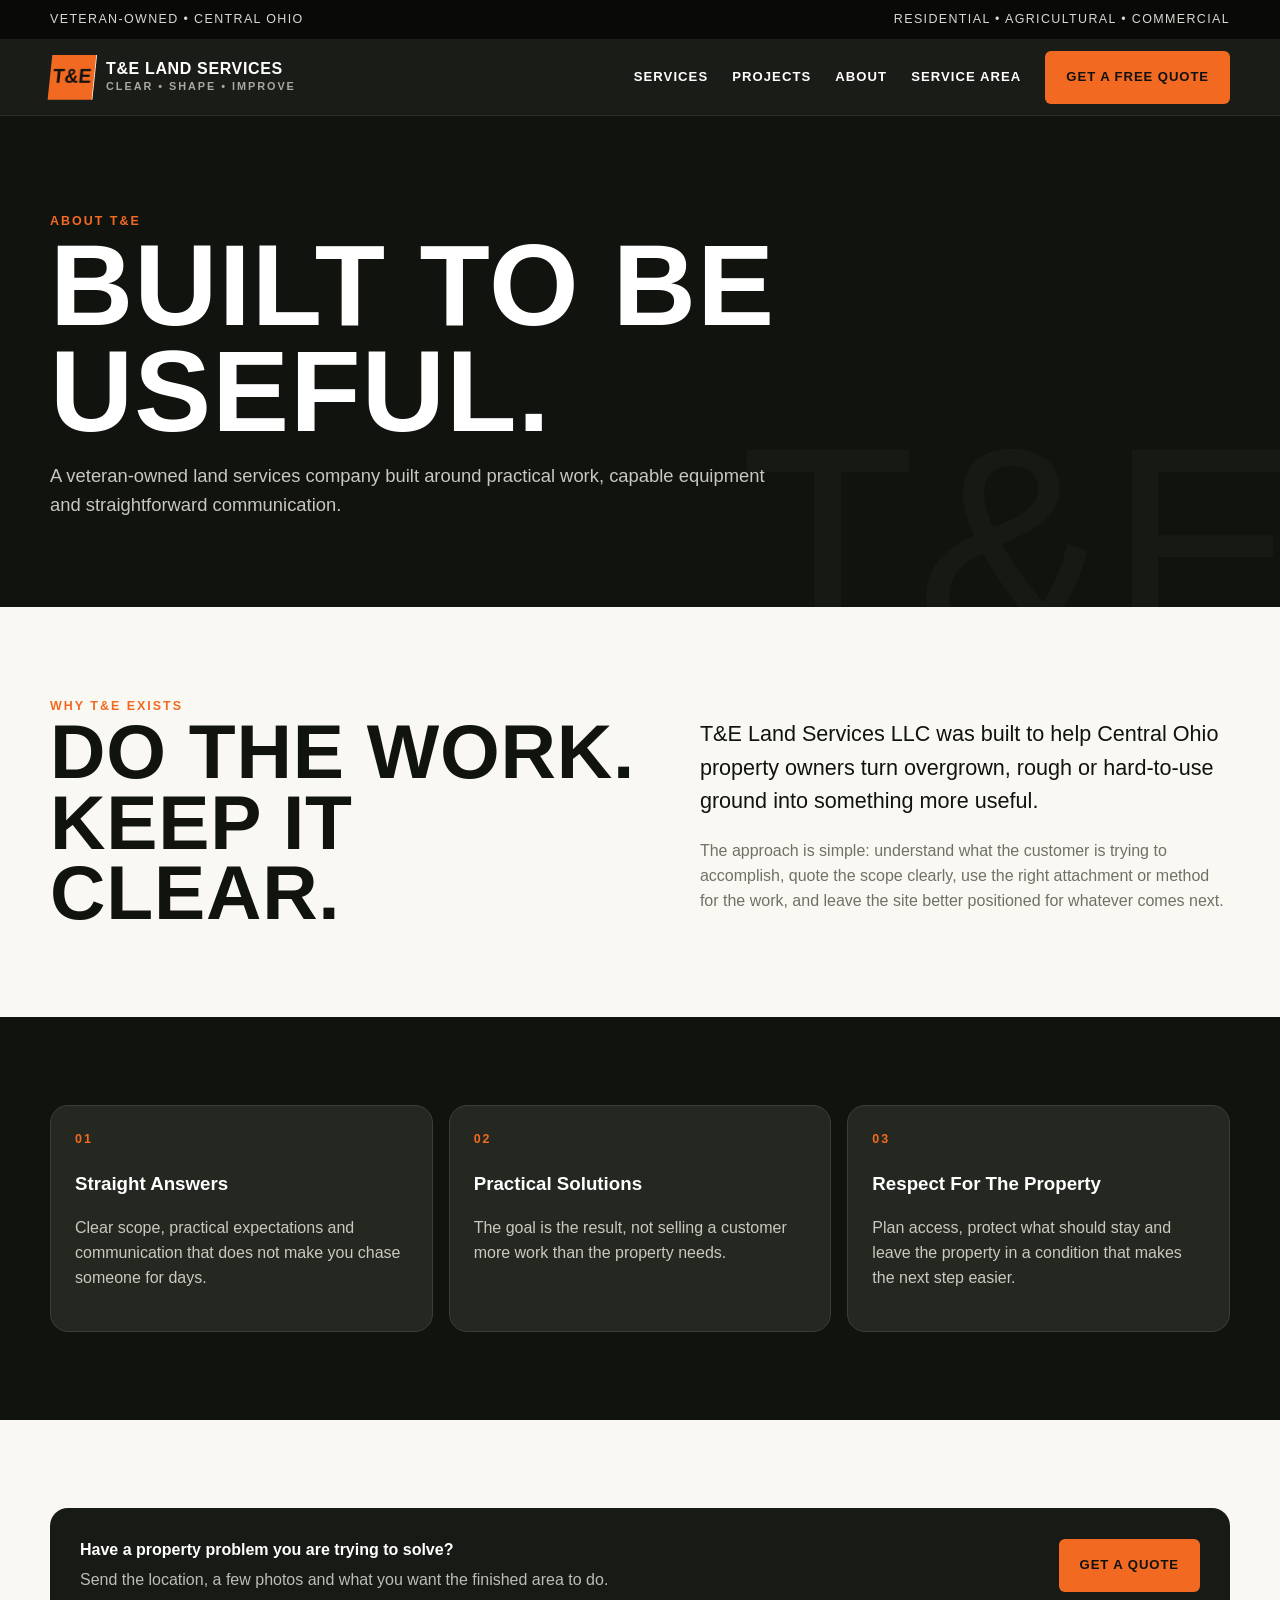
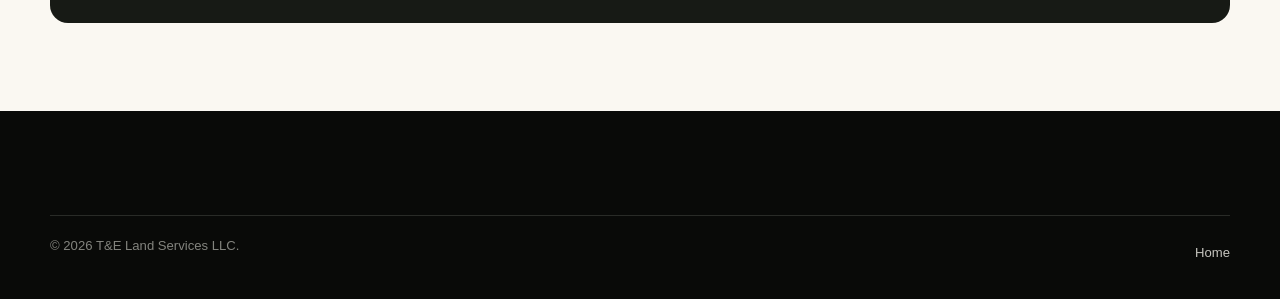
==== about.html @ 8470d2e2 "Build T&E Land Services website v1" ====
<!doctype html><html lang="en"><head><meta charset="utf-8"><meta name="viewport" content="width=device-width,initial-scale=1"><title>About T&E Land Services LLC | Central Ohio</title><meta name="description" content="T&E Land Services LLC is a veteran-owned Central Ohio land services company focused on capable equipment, clear communication and practical property improvement."><link rel="stylesheet" href="styles.css"></head><body><div class="topbar"><div class="container"><span>Veteran-Owned • Central Ohio</span><span>Residential • Agricultural • Commercial</span></div></div><header class="nav"><div class="container nav-inner"><a class="brand" href="index.html"><span class="brand-mark">T&E</span><span class="brand-copy"><strong>T&E LAND SERVICES</strong><span>Clear • Shape • Improve</span></span></a><nav class="nav-links" data-nav><a href="services.html">Services</a><a href="projects.html">Projects</a><a href="about.html">About</a><a href="service-area.html">Service Area</a><a class="btn btn-orange" href="quote.html">Get a Free Quote</a></nav><button class="menu-btn" data-menu>Menu</button></div></header><main><section class="page-hero"><div class="container"><div class="eyebrow">About T&E</div><h1 class="display h1">Built To Be<br>Useful.</h1><p>A veteran-owned land services company built around practical work, capable equipment and straightforward communication.</p></div></section><section class="section"><div class="container split"><div><div class="eyebrow">Why T&E exists</div><h2 class="display h2">Do The Work.<br>Keep It Clear.</h2></div><div><p class="lead">T&E Land Services LLC was built to help Central Ohio property owners turn overgrown, rough or hard-to-use ground into something more useful.</p><p class="muted">The approach is simple: understand what the customer is trying to accomplish, quote the scope clearly, use the right attachment or method for the work, and leave the site better positioned for whatever comes next.</p></div></div></section><section class="section section-dark"><div class="container"><div class="mini-grid"><div class="mini" style="background:#242820;border-color:#3b4036"><div class="eyebrow">01</div><h3>Straight Answers</h3><p class="white-muted">Clear scope, practical expectations and communication that does not make you chase someone for days.</p></div><div class="mini" style="background:#242820;border-color:#3b4036"><div class="eyebrow">02</div><h3>Practical Solutions</h3><p class="white-muted">The goal is the result, not selling a customer more work than the property needs.</p></div><div class="mini" style="background:#242820;border-color:#3b4036"><div class="eyebrow">03</div><h3>Respect For The Property</h3><p class="white-muted">Plan access, protect what should stay and leave the property in a condition that makes the next step easier.</p></div></div></div></section><section class="section"><div class="container quote-strip"><div><strong>Have a property problem you are trying to solve?</strong><p>Send the location, a few photos and what you want the finished area to do.</p></div><a class="btn btn-orange" href="quote.html">Get a Quote</a></div></section></main><footer class="footer"><div class="container"><div class="footer-bottom"><span>© <span data-year></span> T&E Land Services LLC.</span><span><a href="index.html">Home</a></span></div></div></footer><script src="script.js"></script></body></html>
---- styles.css ----
:root{
  --ink:#11130f;--ink-2:#1a1d17;--panel:#20241d;--cream:#f2efe6;--paper:#faf8f2;
  --muted:#aaa99f;--line:#d8d2c5;--orange:#f26a21;--orange-dark:#c94f12;--green:#68715d;
  --max:1180px;--radius:18px;--shadow:0 20px 60px rgba(0,0,0,.16);
}
*{box-sizing:border-box}html{scroll-behavior:smooth}body{margin:0;font-family:Arial,Helvetica,sans-serif;background:var(--paper);color:var(--ink);line-height:1.55}img{max-width:100%;display:block}a{color:inherit;text-decoration:none}button,input,select,textarea{font:inherit}
.container{width:min(var(--max),calc(100% - 40px));margin:auto}.eyebrow{font-size:.78rem;letter-spacing:.16em;text-transform:uppercase;font-weight:800;color:var(--orange)}.kicker{font-size:.95rem;color:#d9d7cf}.section{padding:88px 0}.section-tight{padding:56px 0}.section-dark{background:var(--ink);color:white}.section-panel{background:var(--ink-2);color:white}.muted{color:#6f7169}.white-muted{color:#c9c8c1}.display{font-family:Impact,"Arial Narrow Bold",Arial,sans-serif;text-transform:uppercase;letter-spacing:.01em;line-height:.92;margin:0}.h1{font-size:clamp(3.9rem,9vw,8rem)}.h2{font-size:clamp(2.7rem,6vw,5.2rem)}.h3{font-size:clamp(1.6rem,3vw,2.35rem)}p.lead{font-size:clamp(1.05rem,2vw,1.35rem);max-width:720px}.topbar{background:#090a08;color:#dad8d0;font-size:.78rem;text-transform:uppercase;letter-spacing:.11em}.topbar .container{display:flex;justify-content:space-between;gap:20px;padding:10px 0}.nav{position:sticky;top:0;z-index:50;background:rgba(17,19,15,.96);backdrop-filter:blur(8px);color:white;border-bottom:1px solid rgba(255,255,255,.08)}.nav-inner{height:76px;display:flex;align-items:center;justify-content:space-between;gap:28px}.brand{display:flex;align-items:center;gap:12px;font-weight:900}.brand-mark{width:44px;height:44px;display:grid;place-items:center;background:var(--orange);color:#111;font-family:Impact,Arial,sans-serif;font-size:1.2rem;transform:skew(-6deg)}.brand-copy{line-height:1}.brand-copy strong{display:block;letter-spacing:.04em}.brand-copy span{font-size:.68rem;color:#aaa99f;letter-spacing:.18em;text-transform:uppercase}.nav-links{display:flex;align-items:center;gap:24px;font-size:.82rem;text-transform:uppercase;letter-spacing:.08em;font-weight:700}.nav-links a:hover{color:var(--orange)}.menu-btn{display:none;background:none;border:1px solid #555;color:white;padding:9px 12px;border-radius:8px}.btn{display:inline-flex;align-items:center;justify-content:center;gap:10px;padding:15px 20px;border-radius:6px;border:1px solid transparent;font-weight:900;text-transform:uppercase;letter-spacing:.07em;font-size:.82rem;transition:.2s ease;cursor:pointer}.btn-orange{background:var(--orange);color:#111}.btn-orange:hover{background:#ff7a2d;transform:translateY(-1px)}.btn-outline{border-color:rgba(255,255,255,.38);color:white;background:transparent}.btn-outline:hover{border-color:white}.btn-dark{background:var(--ink);color:white}.btn-dark:hover{background:#292d24}.hero{min-height:760px;color:white;position:relative;display:flex;align-items:end;overflow:hidden;background:#12140f}.hero::before{content:"";position:absolute;inset:0;background-image:linear-gradient(90deg,rgba(9,10,8,.94) 0%,rgba(9,10,8,.78) 42%,rgba(9,10,8,.34) 72%,rgba(9,10,8,.58) 100%),url("https://images.unsplash.com/photo-1652613015049-be06063b559c?auto=format&fit=crop&fm=jpg&q=82&w=2200");background-size:cover;background-position:center}.hero::after{content:"";position:absolute;inset:0;background-image:repeating-linear-gradient(120deg,transparent 0 72px,rgba(255,255,255,.025) 72px 73px)}.hero-inner{position:relative;z-index:2;padding:118px 0 84px}.hero .h1{max-width:950px}.hero-copy{max-width:680px;margin:24px 0 30px;font-size:1.2rem;color:#deddd6}.actions{display:flex;flex-wrap:wrap;gap:12px}.trust-row{display:flex;flex-wrap:wrap;gap:10px;margin-top:36px}.trust-pill{border:1px solid rgba(255,255,255,.2);padding:9px 12px;border-radius:999px;font-size:.74rem;text-transform:uppercase;letter-spacing:.08em;color:#d5d4cf;background:rgba(0,0,0,.24)}.split{display:grid;grid-template-columns:1.05fr .95fr;gap:64px;align-items:center}.problem-list{display:grid;gap:12px}.problem{display:flex;gap:14px;padding:17px 0;border-bottom:1px solid var(--line)}.problem b{min-width:28px;color:var(--orange)}.service-grid{display:grid;grid-template-columns:repeat(3,1fr);gap:14px;margin-top:36px}.service-card{min-height:260px;background:#f1eee5;border:1px solid #dcd6ca;border-radius:var(--radius);padding:28px;display:flex;flex-direction:column;justify-content:space-between;transition:.2s ease}.service-card:hover{transform:translateY(-4px);box-shadow:var(--shadow);border-color:#c9c1b2}.service-icon{font-size:1.7rem}.service-card h3{margin:30px 0 8px;font-size:1.35rem}.service-card p{color:#65675f;margin:0}.service-link{margin-top:22px;font-weight:900;text-transform:uppercase;letter-spacing:.08em;font-size:.75rem}.service-link span{color:var(--orange)}.stat-band{background:var(--orange);color:#111}.stat-grid{display:grid;grid-template-columns:repeat(4,1fr)}.stat{padding:30px;border-right:1px solid rgba(17,19,15,.2)}.stat:last-child{border:0}.stat strong{display:block;font-family:Impact,Arial,sans-serif;font-size:2rem;text-transform:uppercase}.stat span{font-size:.76rem;text-transform:uppercase;letter-spacing:.1em;font-weight:800}.process{display:grid;grid-template-columns:repeat(3,1fr);gap:2px;margin-top:34px}.step{background:#242820;padding:34px;min-height:245px}.step-num{font-family:Impact,Arial,sans-serif;font-size:4rem;color:var(--orange);line-height:1}.step h3{margin:24px 0 8px}.project-frame{border-radius:var(--radius);overflow:hidden;background:#2a2f26;min-height:440px;position:relative;display:flex;align-items:end;background-image:linear-gradient(0deg,rgba(10,12,9,.9),rgba(10,12,9,.08)),url("https://images.unsplash.com/photo-1652613015049-be06063b559c?auto=format&fit=crop&fm=jpg&q=78&w=1600");background-size:cover;background-position:center}.project-caption{padding:34px;color:white}.project-caption p{max-width:520px;color:#d4d3cd}.cta{background:var(--orange);padding:74px 0;color:#111}.cta-inner{display:flex;justify-content:space-between;align-items:center;gap:34px}.cta .display{max-width:750px}.faq{border-top:1px solid var(--line)}.faq-item{border-bottom:1px solid var(--line)}.faq-btn{width:100%;display:flex;justify-content:space-between;gap:20px;text-align:left;padding:22px 0;background:none;border:0;font-weight:900;cursor:pointer}.faq-panel{display:none;padding:0 0 24px;color:#63665e;max-width:850px}.faq-item.open .faq-panel{display:block}.footer{background:#090a08;color:white;padding:58px 0 28px}.footer-grid{display:grid;grid-template-columns:1.2fr .8fr .8fr;gap:50px}.footer h4{margin:0 0 14px;text-transform:uppercase;letter-spacing:.08em}.footer a{display:block;color:#c6c5bf;margin:7px 0}.footer a:hover{color:var(--orange)}.footer-bottom{margin-top:46px;padding-top:20px;border-top:1px solid #292b27;color:#83847e;font-size:.82rem;display:flex;justify-content:space-between;gap:20px}.page-hero{background:var(--ink);color:white;padding:96px 0 70px;position:relative;overflow:hidden}.page-hero::after{content:"T&E";position:absolute;right:-20px;bottom:-85px;font-family:Impact,Arial,sans-serif;font-size:18rem;color:rgba(255,255,255,.025);line-height:1}.page-hero p{max-width:720px;color:#c8c7c0;font-size:1.15rem}.two-col{display:grid;grid-template-columns:1fr 1fr;gap:52px}.feature-list{display:grid;grid-template-columns:1fr 1fr;gap:12px}.feature{padding:18px;border:1px solid var(--line);border-radius:12px;background:#fff}.feature strong{display:block;margin-bottom:5px}.callout{padding:28px;border-left:5px solid var(--orange);background:#efeade}.quote-layout{display:grid;grid-template-columns:.75fr 1.25fr;gap:48px}.form-card{background:white;border:1px solid var(--line);border-radius:var(--radius);padding:30px;box-shadow:0 20px 50px rgba(0,0,0,.07)}.form-grid{display:grid;grid-template-columns:1fr 1fr;gap:16px}.field{display:grid;gap:7px}.field.full{grid-column:1/-1}.field label{font-size:.78rem;text-transform:uppercase;letter-spacing:.08em;font-weight:900}.field input,.field select,.field textarea{width:100%;padding:14px;border:1px solid #cbc5b9;border-radius:8px;background:#fff}.field textarea{min-height:140px;resize:vertical}.notice{display:none;margin-top:16px;padding:14px;border-radius:8px;background:#fff3e9;border:1px solid #f5c9aa;color:#8a3d12}.area-box{padding:30px;border-radius:var(--radius);background:var(--ink);color:white}.tag-cloud{display:flex;flex-wrap:wrap;gap:10px;margin-top:18px}.tag{border:1px solid #474b42;border-radius:999px;padding:9px 13px;color:#d7d5ce}.gallery-grid{display:grid;grid-template-columns:repeat(3,1fr);gap:14px}.gallery-placeholder{aspect-ratio:4/3;border-radius:var(--radius);background:linear-gradient(145deg,#242820,#343a2e);padding:24px;color:white;display:flex;flex-direction:column;justify-content:end}.gallery-placeholder small{text-transform:uppercase;letter-spacing:.1em;color:var(--orange);font-weight:900}.gallery-placeholder strong{font-size:1.3rem}.mini-grid{display:grid;grid-template-columns:repeat(3,1fr);gap:16px}.mini{padding:24px;border:1px solid var(--line);border-radius:var(--radius);background:white}.quote-strip{display:grid;grid-template-columns:1fr auto;gap:20px;align-items:center;background:#171a15;color:white;padding:30px;border-radius:var(--radius)}.quote-strip p{margin:6px 0 0;color:#bcbdb6}
@media(max-width:900px){.nav-links{display:none;position:absolute;top:76px;left:0;right:0;background:#11130f;padding:22px;flex-direction:column;align-items:flex-start;border-top:1px solid #30322e}.nav-links.open{display:flex}.menu-btn{display:block}.split,.two-col,.quote-layout{grid-template-columns:1fr}.service-grid,.gallery-grid,.mini-grid{grid-template-columns:1fr 1fr}.process{grid-template-columns:1fr}.stat-grid{grid-template-columns:1fr 1fr}.cta-inner{align-items:flex-start;flex-direction:column}.footer-grid{grid-template-columns:1fr 1fr}.hero{min-height:680px}.hero-inner{padding-top:92px}.h1{font-size:clamp(3.3rem,15vw,6rem)}}@media(max-width:620px){.container{width:min(var(--max),calc(100% - 28px))}.section{padding:64px 0}.topbar .container{justify-content:center}.topbar span:last-child{display:none}.brand-copy span{display:none}.service-grid,.gallery-grid,.mini-grid,.feature-list,.form-grid,.footer-grid{grid-template-columns:1fr}.stat-grid{grid-template-columns:1fr 1fr}.stat{padding:20px}.footer-bottom{flex-direction:column}.page-hero{padding:74px 0 56px}.hero-copy{font-size:1.06rem}.btn{width:100%}.quote-strip{grid-template-columns:1fr}.quote-strip .btn{width:100%}}
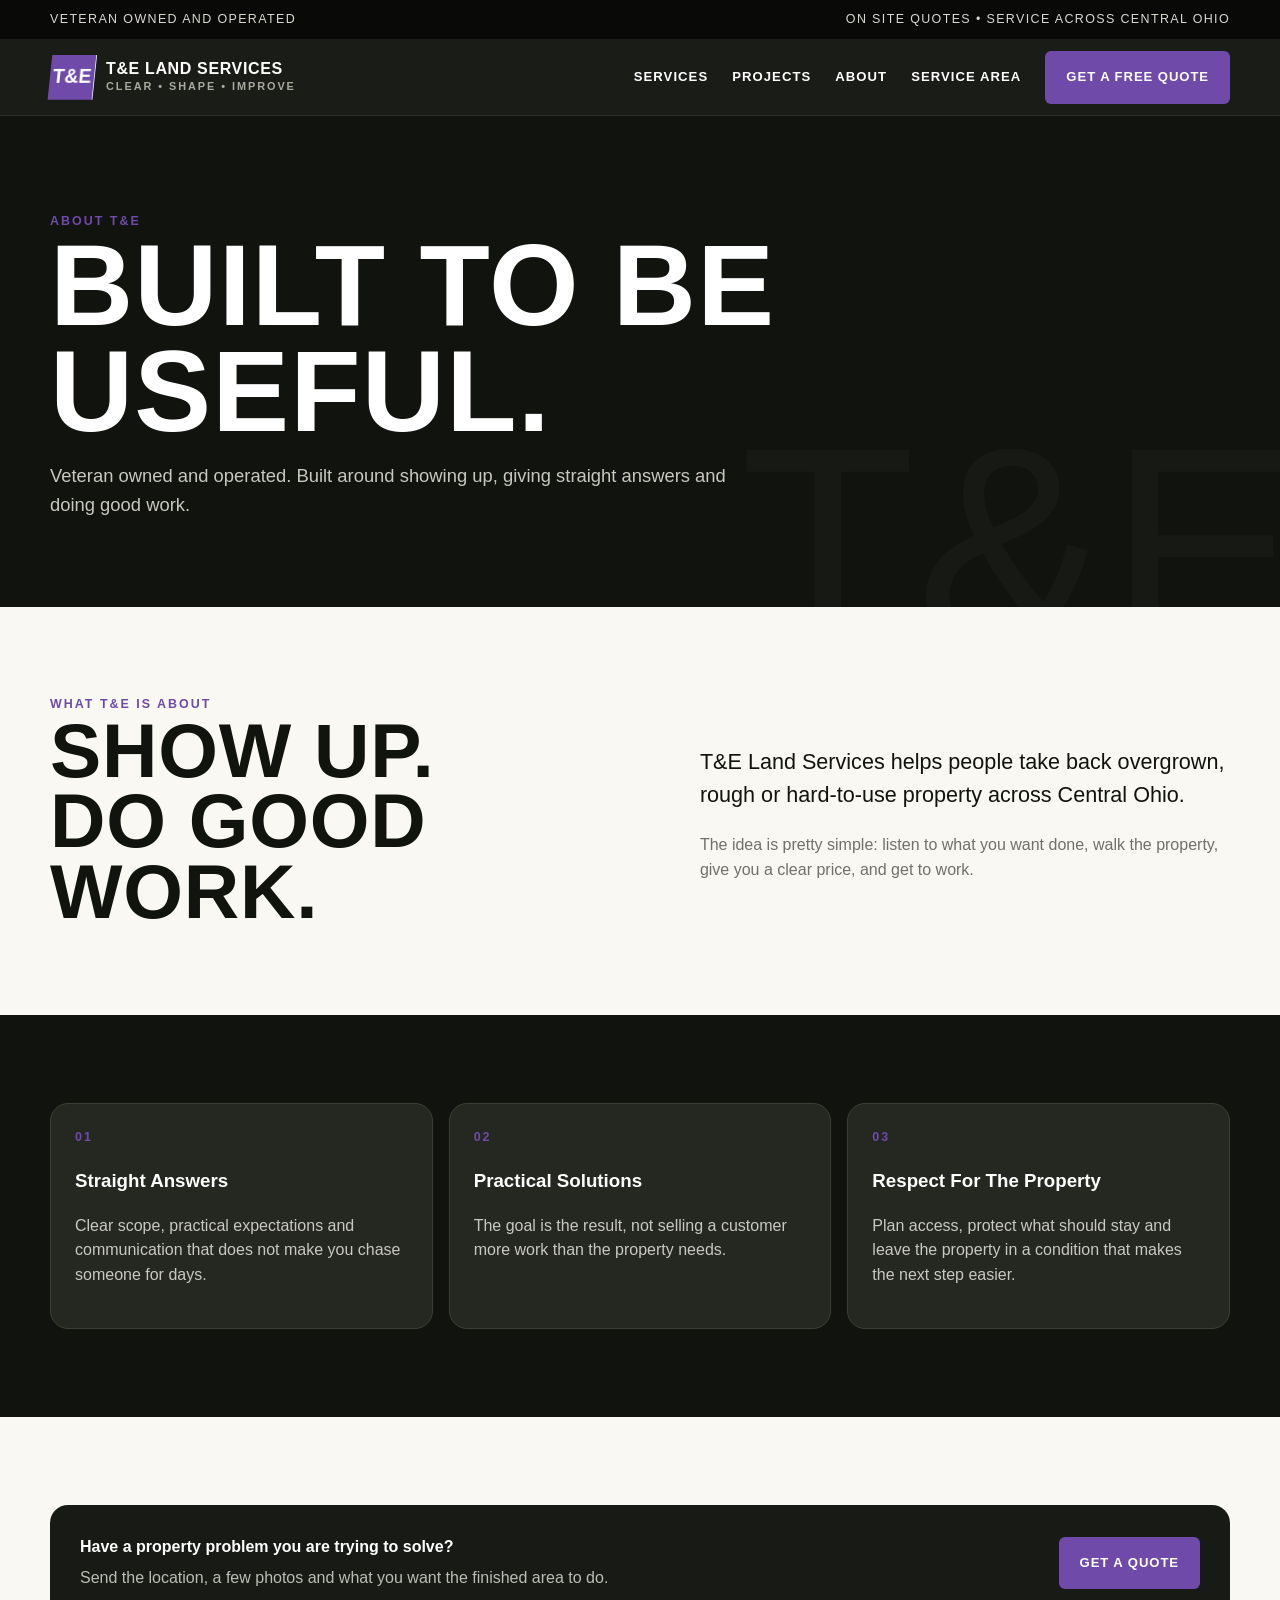
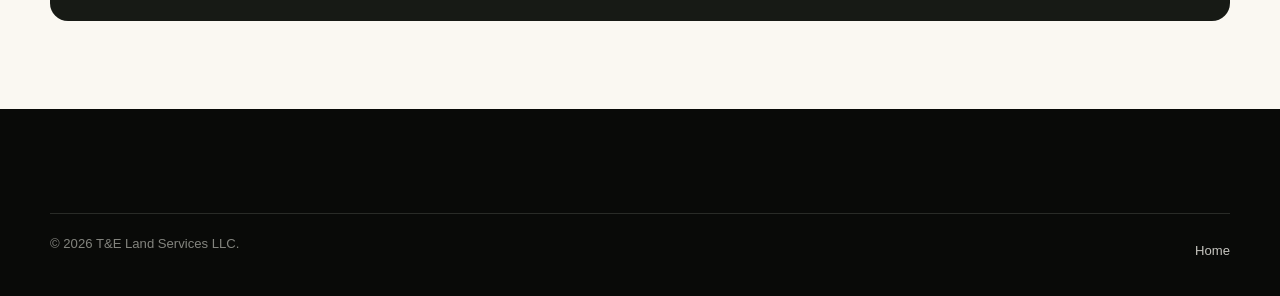
==== commit a7ec9e60: "Make About page more human" ====
--- a/about.html
+++ b/about.html
@@ -1 +1 @@
-<!doctype html><html lang="en"><head><meta charset="utf-8"><meta name="viewport" content="width=device-width,initial-scale=1"><title>About T&E Land Services LLC | Central Ohio</title><meta name="description" content="T&E Land Services LLC is a veteran-owned Central Ohio land services company focused on capable equipment, clear communication and practical property improvement."><link rel="stylesheet" href="styles.css"></head><body><div class="topbar"><div class="container"><span>Veteran-Owned • Central Ohio</span><span>Residential • Agricultural • Commercial</span></div></div><header class="nav"><div class="container nav-inner"><a class="brand" href="index.html"><span class="brand-mark">T&E</span><span class="brand-copy"><strong>T&E LAND SERVICES</strong><span>Clear • Shape • Improve</span></span></a><nav class="nav-links" data-nav><a href="services.html">Services</a><a href="projects.html">Projects</a><a href="about.html">About</a><a href="service-area.html">Service Area</a><a class="btn btn-orange" href="quote.html">Get a Free Quote</a></nav><button class="menu-btn" data-menu>Menu</button></div></header><main><section class="page-hero"><div class="container"><div class="eyebrow">About T&E</div><h1 class="display h1">Built To Be<br>Useful.</h1><p>A veteran-owned land services company built around practical work, capable equipment and straightforward communication.</p></div></section><section class="section"><div class="container split"><div><div class="eyebrow">Why T&E exists</div><h2 class="display h2">Do The Work.<br>Keep It Clear.</h2></div><div><p class="lead">T&E Land Services LLC was built to help Central Ohio property owners turn overgrown, rough or hard-to-use ground into something more useful.</p><p class="muted">The approach is simple: understand what the customer is trying to accomplish, quote the scope clearly, use the right attachment or method for the work, and leave the site better positioned for whatever comes next.</p></div></div></section><section class="section section-dark"><div class="container"><div class="mini-grid"><div class="mini" style="background:#242820;border-color:#3b4036"><div class="eyebrow">01</div><h3>Straight Answers</h3><p class="white-muted">Clear scope, practical expectations and communication that does not make you chase someone for days.</p></div><div class="mini" style="background:#242820;border-color:#3b4036"><div class="eyebrow">02</div><h3>Practical Solutions</h3><p class="white-muted">The goal is the result, not selling a customer more work than the property needs.</p></div><div class="mini" style="background:#242820;border-color:#3b4036"><div class="eyebrow">03</div><h3>Respect For The Property</h3><p class="white-muted">Plan access, protect what should stay and leave the property in a condition that makes the next step easier.</p></div></div></div></section><section class="section"><div class="container quote-strip"><div><strong>Have a property problem you are trying to solve?</strong><p>Send the location, a few photos and what you want the finished area to do.</p></div><a class="btn btn-orange" href="quote.html">Get a Quote</a></div></section></main><footer class="footer"><div class="container"><div class="footer-bottom"><span>© <span data-year></span> T&E Land Services LLC.</span><span><a href="index.html">Home</a></span></div></div></footer><script src="script.js"></script></body></html>+<!doctype html><html lang="en"><head><meta charset="utf-8"><meta name="viewport" content="width=device-width,initial-scale=1"><title>About T&E Land Services LLC | Central Ohio</title><meta name="description" content="T&E Land Services LLC is a veteran-owned Central Ohio land services company focused on capable equipment, clear communication and practical property improvement."><link rel="stylesheet" href="styles.css"></head><body><div class="topbar"><div class="container"><span>Veteran Owned and Operated</span><span>On Site Quotes • Service Across Central Ohio</span></div></div><header class="nav"><div class="container nav-inner"><a class="brand" href="index.html"><span class="brand-mark">T&E</span><span class="brand-copy"><strong>T&E LAND SERVICES</strong><span>Clear • Shape • Improve</span></span></a><nav class="nav-links" data-nav><a href="services.html">Services</a><a href="projects.html">Projects</a><a href="about.html">About</a><a href="service-area.html">Service Area</a><a class="btn btn-orange" href="quote.html">Get a Free Quote</a></nav><button class="menu-btn" data-menu>Menu</button></div></header><main><section class="page-hero"><div class="container"><div class="eyebrow">About T&E</div><h1 class="display h1">Built To Be<br>Useful.</h1><p>Veteran owned and operated. Built around showing up, giving straight answers and doing good work.</p></div></section><section class="section"><div class="container split"><div><div class="eyebrow">What T&E is about</div><h2 class="display h2">Show Up.<br>Do Good Work.</h2></div><div><p class="lead">T&E Land Services helps people take back overgrown, rough or hard-to-use property across Central Ohio.</p><p class="muted">The idea is pretty simple: listen to what you want done, walk the property, give you a clear price, and get to work.</p></div></div></section><section class="section section-dark"><div class="container"><div class="mini-grid"><div class="mini" style="background:#242820;border-color:#3b4036"><div class="eyebrow">01</div><h3>Straight Answers</h3><p class="white-muted">Clear scope, practical expectations and communication that does not make you chase someone for days.</p></div><div class="mini" style="background:#242820;border-color:#3b4036"><div class="eyebrow">02</div><h3>Practical Solutions</h3><p class="white-muted">The goal is the result, not selling a customer more work than the property needs.</p></div><div class="mini" style="background:#242820;border-color:#3b4036"><div class="eyebrow">03</div><h3>Respect For The Property</h3><p class="white-muted">Plan access, protect what should stay and leave the property in a condition that makes the next step easier.</p></div></div></div></section><section class="section"><div class="container quote-strip"><div><strong>Have a property problem you are trying to solve?</strong><p>Send the location, a few photos and what you want the finished area to do.</p></div><a class="btn btn-orange" href="quote.html">Get a Quote</a></div></section></main><footer class="footer"><div class="container"><div class="footer-bottom"><span>© <span data-year></span> T&E Land Services LLC.</span><span><a href="index.html">Home</a></span></div></div></footer><script src="script.js"></script></body></html>
--- a/styles.css
+++ b/styles.css
@@ -1,8 +1,10 @@
 :root{
   --ink:#11130f;--ink-2:#1a1d17;--panel:#20241d;--cream:#f2efe6;--paper:#faf8f2;
-  --muted:#aaa99f;--line:#d8d2c5;--orange:#f26a21;--orange-dark:#c94f12;--green:#68715d;
+  --muted:#aaa99f;--line:#d8d2c5;--orange:#6f4aa8;--orange-dark:#56357f;--green:#68715d;--purple:#6f4aa8;--purple-light:#a889d4;
   --max:1180px;--radius:18px;--shadow:0 20px 60px rgba(0,0,0,.16);
 }
 *{box-sizing:border-box}html{scroll-behavior:smooth}body{margin:0;font-family:Arial,Helvetica,sans-serif;background:var(--paper);color:var(--ink);line-height:1.55}img{max-width:100%;display:block}a{color:inherit;text-decoration:none}button,input,select,textarea{font:inherit}
-.container{width:min(var(--max),calc(100% - 40px));margin:auto}.eyebrow{font-size:.78rem;letter-spacing:.16em;text-transform:uppercase;font-weight:800;color:var(--orange)}.kicker{font-size:.95rem;color:#d9d7cf}.section{padding:88px 0}.section-tight{padding:56px 0}.section-dark{background:var(--ink);color:white}.section-panel{background:var(--ink-2);color:white}.muted{color:#6f7169}.white-muted{color:#c9c8c1}.display{font-family:Impact,"Arial Narrow Bold",Arial,sans-serif;text-transform:uppercase;letter-spacing:.01em;line-height:.92;margin:0}.h1{font-size:clamp(3.9rem,9vw,8rem)}.h2{font-size:clamp(2.7rem,6vw,5.2rem)}.h3{font-size:clamp(1.6rem,3vw,2.35rem)}p.lead{font-size:clamp(1.05rem,2vw,1.35rem);max-width:720px}.topbar{background:#090a08;color:#dad8d0;font-size:.78rem;text-transform:uppercase;letter-spacing:.11em}.topbar .container{display:flex;justify-content:space-between;gap:20px;padding:10px 0}.nav{position:sticky;top:0;z-index:50;background:rgba(17,19,15,.96);backdrop-filter:blur(8px);color:white;border-bottom:1px solid rgba(255,255,255,.08)}.nav-inner{height:76px;display:flex;align-items:center;justify-content:space-between;gap:28px}.brand{display:flex;align-items:center;gap:12px;font-weight:900}.brand-mark{width:44px;height:44px;display:grid;place-items:center;background:var(--orange);color:#111;font-family:Impact,Arial,sans-serif;font-size:1.2rem;transform:skew(-6deg)}.brand-copy{line-height:1}.brand-copy strong{display:block;letter-spacing:.04em}.brand-copy span{font-size:.68rem;color:#aaa99f;letter-spacing:.18em;text-transform:uppercase}.nav-links{display:flex;align-items:center;gap:24px;font-size:.82rem;text-transform:uppercase;letter-spacing:.08em;font-weight:700}.nav-links a:hover{color:var(--orange)}.menu-btn{display:none;background:none;border:1px solid #555;color:white;padding:9px 12px;border-radius:8px}.btn{display:inline-flex;align-items:center;justify-content:center;gap:10px;padding:15px 20px;border-radius:6px;border:1px solid transparent;font-weight:900;text-transform:uppercase;letter-spacing:.07em;font-size:.82rem;transition:.2s ease;cursor:pointer}.btn-orange{background:var(--orange);color:#111}.btn-orange:hover{background:#ff7a2d;transform:translateY(-1px)}.btn-outline{border-color:rgba(255,255,255,.38);color:white;background:transparent}.btn-outline:hover{border-color:white}.btn-dark{background:var(--ink);color:white}.btn-dark:hover{background:#292d24}.hero{min-height:760px;color:white;position:relative;display:flex;align-items:end;overflow:hidden;background:#12140f}.hero::before{content:"";position:absolute;inset:0;background-image:linear-gradient(90deg,rgba(9,10,8,.94) 0%,rgba(9,10,8,.78) 42%,rgba(9,10,8,.34) 72%,rgba(9,10,8,.58) 100%),url("https://images.unsplash.com/photo-1652613015049-be06063b559c?auto=format&fit=crop&fm=jpg&q=82&w=2200");background-size:cover;background-position:center}.hero::after{content:"";position:absolute;inset:0;background-image:repeating-linear-gradient(120deg,transparent 0 72px,rgba(255,255,255,.025) 72px 73px)}.hero-inner{position:relative;z-index:2;padding:118px 0 84px}.hero .h1{max-width:950px}.hero-copy{max-width:680px;margin:24px 0 30px;font-size:1.2rem;color:#deddd6}.actions{display:flex;flex-wrap:wrap;gap:12px}.trust-row{display:flex;flex-wrap:wrap;gap:10px;margin-top:36px}.trust-pill{border:1px solid rgba(255,255,255,.2);padding:9px 12px;border-radius:999px;font-size:.74rem;text-transform:uppercase;letter-spacing:.08em;color:#d5d4cf;background:rgba(0,0,0,.24)}.split{display:grid;grid-template-columns:1.05fr .95fr;gap:64px;align-items:center}.problem-list{display:grid;gap:12px}.problem{display:flex;gap:14px;padding:17px 0;border-bottom:1px solid var(--line)}.problem b{min-width:28px;color:var(--orange)}.service-grid{display:grid;grid-template-columns:repeat(3,1fr);gap:14px;margin-top:36px}.service-card{min-height:260px;background:#f1eee5;border:1px solid #dcd6ca;border-radius:var(--radius);padding:28px;display:flex;flex-direction:column;justify-content:space-between;transition:.2s ease}.service-card:hover{transform:translateY(-4px);box-shadow:var(--shadow);border-color:#c9c1b2}.service-icon{font-size:1.7rem}.service-card h3{margin:30px 0 8px;font-size:1.35rem}.service-card p{color:#65675f;margin:0}.service-link{margin-top:22px;font-weight:900;text-transform:uppercase;letter-spacing:.08em;font-size:.75rem}.service-link span{color:var(--orange)}.stat-band{background:var(--orange);color:#111}.stat-grid{display:grid;grid-template-columns:repeat(4,1fr)}.stat{padding:30px;border-right:1px solid rgba(17,19,15,.2)}.stat:last-child{border:0}.stat strong{display:block;font-family:Impact,Arial,sans-serif;font-size:2rem;text-transform:uppercase}.stat span{font-size:.76rem;text-transform:uppercase;letter-spacing:.1em;font-weight:800}.process{display:grid;grid-template-columns:repeat(3,1fr);gap:2px;margin-top:34px}.step{background:#242820;padding:34px;min-height:245px}.step-num{font-family:Impact,Arial,sans-serif;font-size:4rem;color:var(--orange);line-height:1}.step h3{margin:24px 0 8px}.project-frame{border-radius:var(--radius);overflow:hidden;background:#2a2f26;min-height:440px;position:relative;display:flex;align-items:end;background-image:linear-gradient(0deg,rgba(10,12,9,.9),rgba(10,12,9,.08)),url("https://images.unsplash.com/photo-1652613015049-be06063b559c?auto=format&fit=crop&fm=jpg&q=78&w=1600");background-size:cover;background-position:center}.project-caption{padding:34px;color:white}.project-caption p{max-width:520px;color:#d4d3cd}.cta{background:var(--orange);padding:74px 0;color:#111}.cta-inner{display:flex;justify-content:space-between;align-items:center;gap:34px}.cta .display{max-width:750px}.faq{border-top:1px solid var(--line)}.faq-item{border-bottom:1px solid var(--line)}.faq-btn{width:100%;display:flex;justify-content:space-between;gap:20px;text-align:left;padding:22px 0;background:none;border:0;font-weight:900;cursor:pointer}.faq-panel{display:none;padding:0 0 24px;color:#63665e;max-width:850px}.faq-item.open .faq-panel{display:block}.footer{background:#090a08;color:white;padding:58px 0 28px}.footer-grid{display:grid;grid-template-columns:1.2fr .8fr .8fr;gap:50px}.footer h4{margin:0 0 14px;text-transform:uppercase;letter-spacing:.08em}.footer a{display:block;color:#c6c5bf;margin:7px 0}.footer a:hover{color:var(--orange)}.footer-bottom{margin-top:46px;padding-top:20px;border-top:1px solid #292b27;color:#83847e;font-size:.82rem;display:flex;justify-content:space-between;gap:20px}.page-hero{background:var(--ink);color:white;padding:96px 0 70px;position:relative;overflow:hidden}.page-hero::after{content:"T&E";position:absolute;right:-20px;bottom:-85px;font-family:Impact,Arial,sans-serif;font-size:18rem;color:rgba(255,255,255,.025);line-height:1}.page-hero p{max-width:720px;color:#c8c7c0;font-size:1.15rem}.two-col{display:grid;grid-template-columns:1fr 1fr;gap:52px}.feature-list{display:grid;grid-template-columns:1fr 1fr;gap:12px}.feature{padding:18px;border:1px solid var(--line);border-radius:12px;background:#fff}.feature strong{display:block;margin-bottom:5px}.callout{padding:28px;border-left:5px solid var(--orange);background:#efeade}.quote-layout{display:grid;grid-template-columns:.75fr 1.25fr;gap:48px}.form-card{background:white;border:1px solid var(--line);border-radius:var(--radius);padding:30px;box-shadow:0 20px 50px rgba(0,0,0,.07)}.form-grid{display:grid;grid-template-columns:1fr 1fr;gap:16px}.field{display:grid;gap:7px}.field.full{grid-column:1/-1}.field label{font-size:.78rem;text-transform:uppercase;letter-spacing:.08em;font-weight:900}.field input,.field select,.field textarea{width:100%;padding:14px;border:1px solid #cbc5b9;border-radius:8px;background:#fff}.field textarea{min-height:140px;resize:vertical}.notice{display:none;margin-top:16px;padding:14px;border-radius:8px;background:#fff3e9;border:1px solid #f5c9aa;color:#8a3d12}.area-box{padding:30px;border-radius:var(--radius);background:var(--ink);color:white}.tag-cloud{display:flex;flex-wrap:wrap;gap:10px;margin-top:18px}.tag{border:1px solid #474b42;border-radius:999px;padding:9px 13px;color:#d7d5ce}.gallery-grid{display:grid;grid-template-columns:repeat(3,1fr);gap:14px}.gallery-placeholder{aspect-ratio:4/3;border-radius:var(--radius);background:linear-gradient(145deg,#242820,#343a2e);padding:24px;color:white;display:flex;flex-direction:column;justify-content:end}.gallery-placeholder small{text-transform:uppercase;letter-spacing:.1em;color:var(--orange);font-weight:900}.gallery-placeholder strong{font-size:1.3rem}.mini-grid{display:grid;grid-template-columns:repeat(3,1fr);gap:16px}.mini{padding:24px;border:1px solid var(--line);border-radius:var(--radius);background:white}.quote-strip{display:grid;grid-template-columns:1fr auto;gap:20px;align-items:center;background:#171a15;color:white;padding:30px;border-radius:var(--radius)}.quote-strip p{margin:6px 0 0;color:#bcbdb6}
+.container{width:min(var(--max),calc(100% - 40px));margin:auto}.eyebrow{font-size:.78rem;letter-spacing:.16em;text-transform:uppercase;font-weight:800;color:var(--orange)}.kicker{font-size:.95rem;color:#d9d7cf}.section{padding:88px 0}.section-tight{padding:56px 0}.section-dark{background:var(--ink);color:white}.section-panel{background:var(--ink-2);color:white}.muted{color:#6f7169}.white-muted{color:#c9c8c1}.display{font-family:Impact,"Arial Narrow Bold",Arial,sans-serif;text-transform:uppercase;letter-spacing:.01em;line-height:.92;margin:0}.h1{font-size:clamp(3.9rem,9vw,8rem)}.h2{font-size:clamp(2.7rem,6vw,5.2rem)}.h3{font-size:clamp(1.6rem,3vw,2.35rem)}p.lead{font-size:clamp(1.05rem,2vw,1.35rem);max-width:720px}.topbar{background:#090a08;color:#dad8d0;font-size:.78rem;text-transform:uppercase;letter-spacing:.11em}.topbar .container{display:flex;justify-content:space-between;gap:20px;padding:10px 0}.nav{position:sticky;top:0;z-index:50;background:rgba(17,19,15,.96);backdrop-filter:blur(8px);color:white;border-bottom:1px solid rgba(255,255,255,.08)}.nav-inner{height:76px;display:flex;align-items:center;justify-content:space-between;gap:28px}.brand{display:flex;align-items:center;gap:12px;font-weight:900}.brand-mark{width:44px;height:44px;display:grid;place-items:center;background:var(--orange);color:#fff;font-family:Impact,Arial,sans-serif;font-size:1.2rem;transform:skew(-6deg)}.brand-copy{line-height:1}.brand-copy strong{display:block;letter-spacing:.04em}.brand-copy span{font-size:.68rem;color:#aaa99f;letter-spacing:.18em;text-transform:uppercase}.nav-links{display:flex;align-items:center;gap:24px;font-size:.82rem;text-transform:uppercase;letter-spacing:.08em;font-weight:700}.nav-links a:hover{color:var(--orange)}.menu-btn{display:none;background:none;border:1px solid #555;color:white;padding:9px 12px;border-radius:8px}.btn{min-height:48px;display:inline-flex;align-items:center;justify-content:center;gap:10px;padding:15px 20px;border-radius:6px;border:1px solid transparent;font-weight:900;text-transform:uppercase;letter-spacing:.07em;font-size:.82rem;transition:.2s ease;cursor:pointer}.btn-orange{background:var(--orange);color:#fff}.btn-orange:hover{background:#825db8;transform:translateY(-1px)}.btn-outline{border-color:rgba(255,255,255,.38);color:white;background:transparent}.btn-outline:hover{border-color:white}.btn-dark{background:var(--ink);color:white}.btn-dark:hover{background:#292d24}.hero{min-height:760px;color:white;position:relative;display:flex;align-items:end;overflow:hidden;background:#12140f}.hero::before{content:"";position:absolute;inset:0;background-image:linear-gradient(90deg,rgba(9,10,8,.94) 0%,rgba(9,10,8,.78) 42%,rgba(9,10,8,.34) 72%,rgba(9,10,8,.58) 100%),url("https://live.staticflickr.com/65535/52504561211_f1aa1f5d18.jpg");background-size:cover;background-position:center 48%}.hero::after{content:"";position:absolute;inset:0;background-image:repeating-linear-gradient(120deg,transparent 0 72px,rgba(255,255,255,.025) 72px 73px)}.hero-inner{position:relative;z-index:2;padding:118px 0 84px}.hero .h1{max-width:950px}.hero-copy{max-width:680px;margin:24px 0 30px;font-size:1.2rem;color:#deddd6}.actions{display:flex;flex-wrap:wrap;gap:12px}.trust-row{display:flex;flex-wrap:wrap;gap:10px;margin-top:36px}.trust-pill{border:1px solid rgba(255,255,255,.2);padding:9px 12px;border-radius:999px;font-size:.74rem;text-transform:uppercase;letter-spacing:.08em;color:#d5d4cf;background:rgba(0,0,0,.24)}.split{display:grid;grid-template-columns:1.05fr .95fr;gap:64px;align-items:center}.problem-list{display:grid;gap:12px}.problem{display:flex;gap:14px;padding:17px 0;border-bottom:1px solid var(--line)}.problem b{min-width:28px;color:var(--orange)}.service-grid{display:grid;grid-template-columns:repeat(3,1fr);gap:14px;margin-top:36px}.service-card{min-height:260px;background:#f1eee5;border:1px solid #dcd6ca;border-radius:var(--radius);padding:28px;display:flex;flex-direction:column;justify-content:space-between;transition:.2s ease}.service-card:hover{transform:translateY(-4px);box-shadow:var(--shadow);border-color:#c9c1b2}.service-icon{font-size:1.7rem}.service-card h3{margin:30px 0 8px;font-size:1.35rem}.service-card p{color:#65675f;margin:0}.service-link{margin-top:22px;font-weight:900;text-transform:uppercase;letter-spacing:.08em;font-size:.75rem}.service-link span{color:var(--orange)}.stat-band{background:var(--orange);color:#fff}.stat-grid{display:grid;grid-template-columns:repeat(4,1fr)}.stat{padding:30px;border-right:1px solid rgba(255,255,255,.22)}.stat:last-child{border:0}.stat strong{display:block;font-family:Impact,Arial,sans-serif;font-size:2rem;text-transform:uppercase}.stat span{font-size:.76rem;text-transform:uppercase;letter-spacing:.1em;font-weight:800}.process{display:grid;grid-template-columns:repeat(3,1fr);gap:2px;margin-top:34px}.step{background:#242820;padding:34px;min-height:245px}.step-num{font-family:Impact,Arial,sans-serif;font-size:4rem;color:var(--orange);line-height:1}.step h3{margin:24px 0 8px}.project-frame{border-radius:var(--radius);overflow:hidden;background:#2a2f26;min-height:440px;position:relative;display:flex;align-items:end;background-image:linear-gradient(0deg,rgba(10,12,9,.9),rgba(10,12,9,.08)),url("https://live.staticflickr.com/65535/52505037595_1342ed9fd7.jpg");background-size:cover;background-position:center}.project-caption{padding:34px;color:white}.project-caption p{max-width:520px;color:#d4d3cd}.cta{background:var(--orange);padding:74px 0;color:#fff}.cta-inner{display:flex;justify-content:space-between;align-items:center;gap:34px}.cta .display{max-width:750px}.cta .eyebrow{color:#fff!important}.faq{border-top:1px solid var(--line)}.faq-item{border-bottom:1px solid var(--line)}.faq-btn{width:100%;display:flex;justify-content:space-between;gap:20px;text-align:left;padding:22px 0;background:none;border:0;font-weight:900;cursor:pointer}.faq-panel{display:none;padding:0 0 24px;color:#63665e;max-width:850px}.faq-item.open .faq-panel{display:block}.footer{background:#090a08;color:white;padding:58px 0 28px}.footer-grid{display:grid;grid-template-columns:1.2fr .8fr .8fr;gap:50px}.footer h4{margin:0 0 14px;text-transform:uppercase;letter-spacing:.08em}.footer a{display:block;color:#c6c5bf;margin:7px 0}.footer a:hover{color:var(--orange)}.footer-bottom{margin-top:46px;padding-top:20px;border-top:1px solid #292b27;color:#83847e;font-size:.82rem;display:flex;justify-content:space-between;gap:20px}.page-hero{background:var(--ink);color:white;padding:96px 0 70px;position:relative;overflow:hidden}.page-hero::after{content:"T&E";position:absolute;right:-20px;bottom:-85px;font-family:Impact,Arial,sans-serif;font-size:18rem;color:rgba(255,255,255,.025);line-height:1}.page-hero p{max-width:720px;color:#c8c7c0;font-size:1.15rem}.two-col{display:grid;grid-template-columns:1fr 1fr;gap:52px}.feature-list{display:grid;grid-template-columns:1fr 1fr;gap:12px}.feature{padding:18px;border:1px solid var(--line);border-radius:12px;background:#fff}.feature strong{display:block;margin-bottom:5px}.callout{padding:28px;border-left:5px solid var(--orange);background:#efeade}.quote-layout{display:grid;grid-template-columns:.75fr 1.25fr;gap:48px}.form-card{background:white;border:1px solid var(--line);border-radius:var(--radius);padding:30px;box-shadow:0 20px 50px rgba(0,0,0,.07)}.form-grid{display:grid;grid-template-columns:1fr 1fr;gap:16px}.field{display:grid;gap:7px}.field.full{grid-column:1/-1}.field label{font-size:.78rem;text-transform:uppercase;letter-spacing:.08em;font-weight:900}.field input,.field select,.field textarea{width:100%;min-height:48px;padding:14px;font-size:16px;border:1px solid #cbc5b9;border-radius:8px;background:#fff}.field textarea{min-height:140px;resize:vertical}.notice{display:none;margin-top:16px;padding:14px;border-radius:8px;background:#fff3e9;border:1px solid #f5c9aa;color:#8a3d12}.area-box{padding:30px;border-radius:var(--radius);background:var(--ink);color:white}.tag-cloud{display:flex;flex-wrap:wrap;gap:10px;margin-top:18px}.tag{border:1px solid #474b42;border-radius:999px;padding:9px 13px;color:#d7d5ce}.gallery-grid{display:grid;grid-template-columns:repeat(3,1fr);gap:14px}.gallery-placeholder{aspect-ratio:4/3;border-radius:var(--radius);background:linear-gradient(145deg,#242820,#343a2e);padding:24px;color:white;display:flex;flex-direction:column;justify-content:end}.gallery-placeholder small{text-transform:uppercase;letter-spacing:.1em;color:var(--orange);font-weight:900}.gallery-placeholder strong{font-size:1.3rem}.mini-grid{display:grid;grid-template-columns:repeat(3,1fr);gap:16px}.mini{padding:24px;border:1px solid var(--line);border-radius:var(--radius);background:white}.quote-strip{display:grid;grid-template-columns:1fr auto;gap:20px;align-items:center;background:#171a15;color:white;padding:30px;border-radius:var(--radius)}.quote-strip p{margin:6px 0 0;color:#bcbdb6}
 @media(max-width:900px){.nav-links{display:none;position:absolute;top:76px;left:0;right:0;background:#11130f;padding:22px;flex-direction:column;align-items:flex-start;border-top:1px solid #30322e}.nav-links.open{display:flex}.menu-btn{display:block}.split,.two-col,.quote-layout{grid-template-columns:1fr}.service-grid,.gallery-grid,.mini-grid{grid-template-columns:1fr 1fr}.process{grid-template-columns:1fr}.stat-grid{grid-template-columns:1fr 1fr}.cta-inner{align-items:flex-start;flex-direction:column}.footer-grid{grid-template-columns:1fr 1fr}.hero{min-height:680px}.hero-inner{padding-top:92px}.h1{font-size:clamp(3.3rem,15vw,6rem)}}@media(max-width:620px){.container{width:min(var(--max),calc(100% - 28px))}.section{padding:64px 0}.topbar .container{justify-content:center}.topbar span:last-child{display:none}.brand-copy span{display:none}.service-grid,.gallery-grid,.mini-grid,.feature-list,.form-grid,.footer-grid{grid-template-columns:1fr}.stat-grid{grid-template-columns:1fr 1fr}.stat{padding:20px}.footer-bottom{flex-direction:column}.page-hero{padding:74px 0 56px}.hero-copy{font-size:1.06rem}.btn{width:100%}.quote-strip{grid-template-columns:1fr}.quote-strip .btn{width:100%}}
+
+:focus-visible{outline:3px solid var(--purple-light);outline-offset:3px}.nav-links a{min-height:44px;display:flex;align-items:center}.faq-btn{min-height:54px;font-size:1rem}.hero-copy{line-height:1.65}.service-card h3{line-height:1.15}
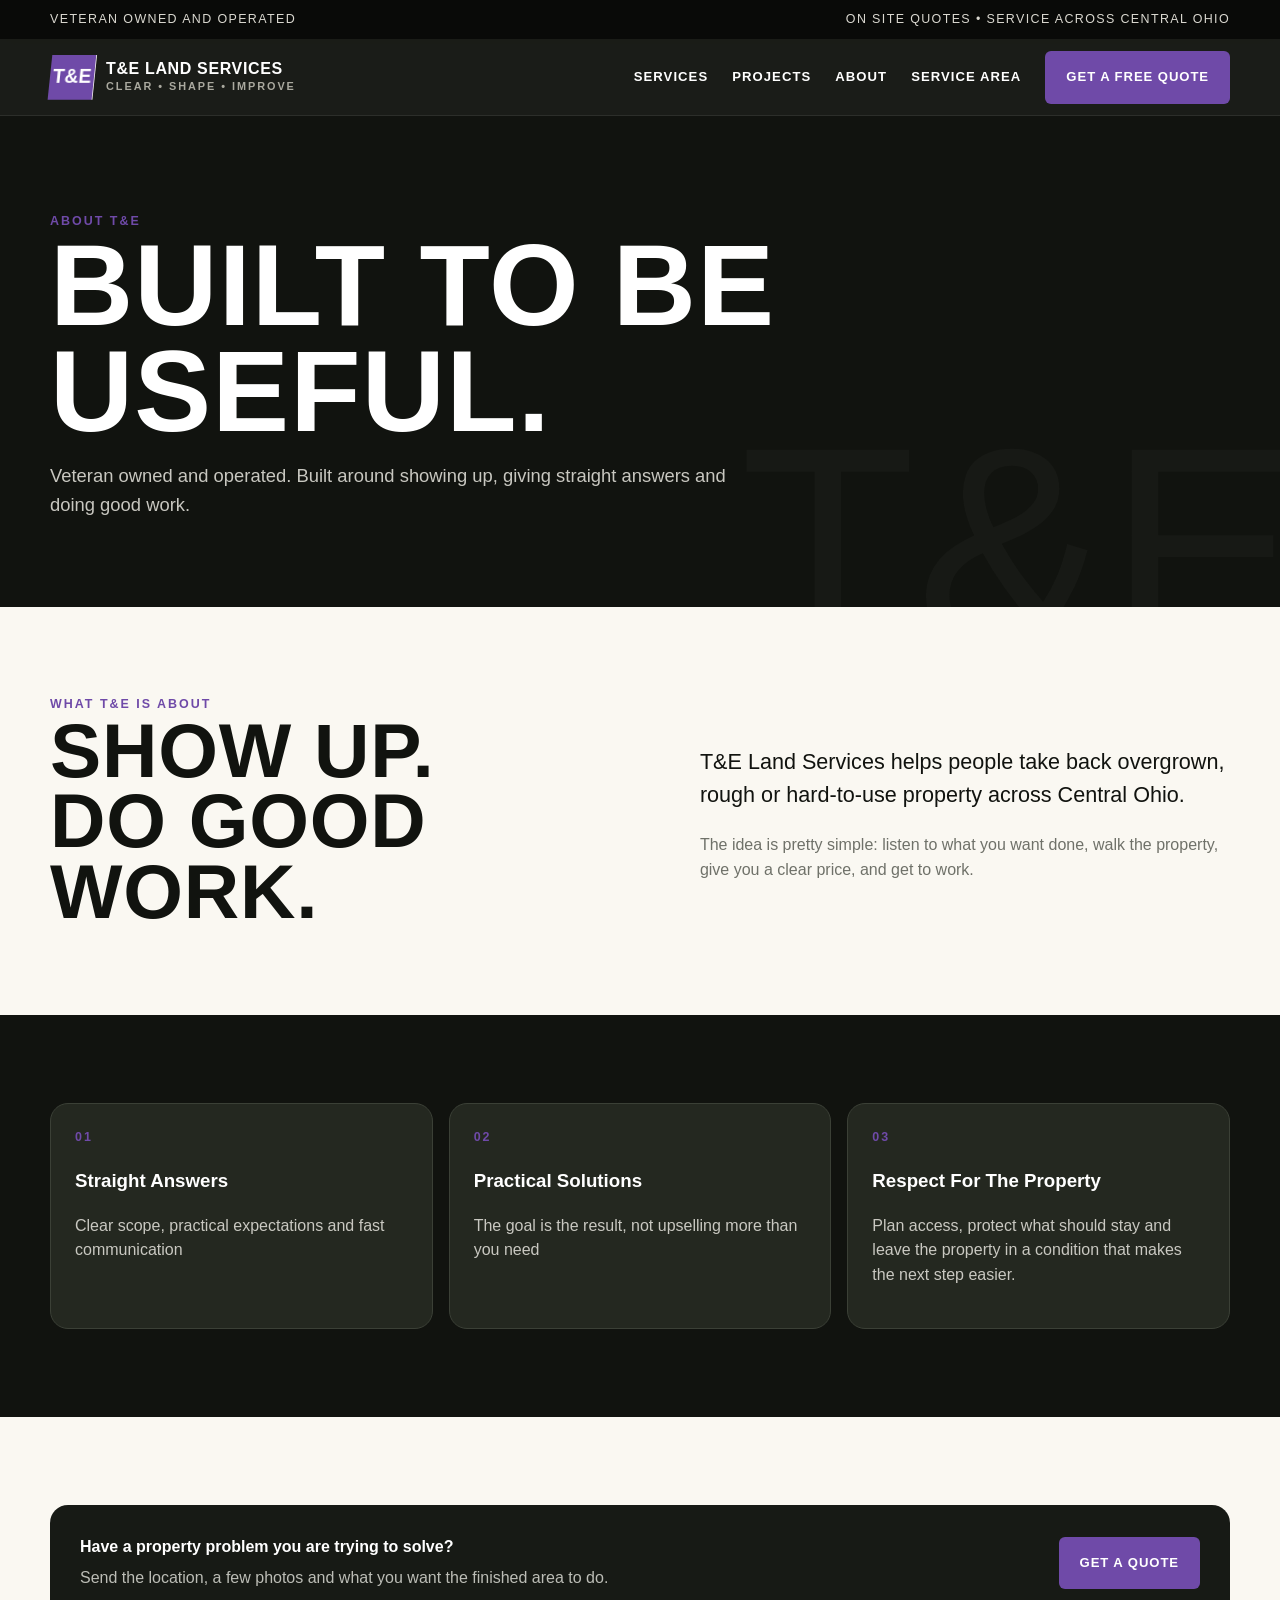
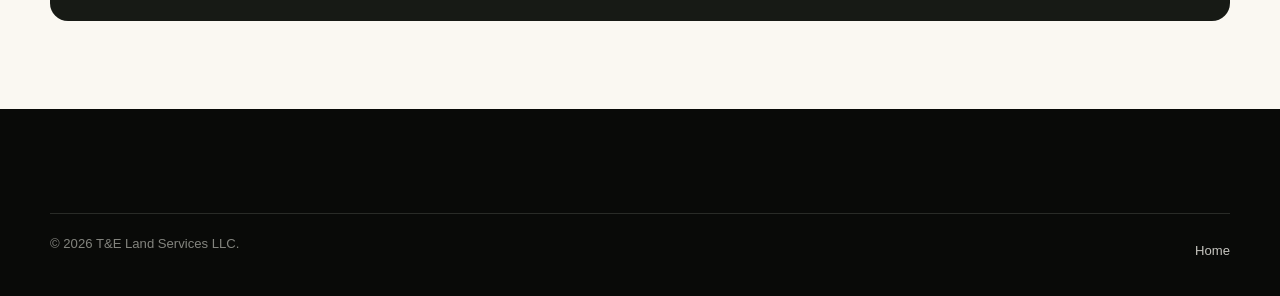
==== commit 0581f1e8: "Tighten About page values copy" ====
--- a/about.html
+++ b/about.html
@@ -1 +1 @@
-<!doctype html><html lang="en"><head><meta charset="utf-8"><meta name="viewport" content="width=device-width,initial-scale=1"><title>About T&E Land Services LLC | Central Ohio</title><meta name="description" content="T&E Land Services LLC is a veteran-owned Central Ohio land services company focused on capable equipment, clear communication and practical property improvement."><link rel="stylesheet" href="styles.css"></head><body><div class="topbar"><div class="container"><span>Veteran Owned and Operated</span><span>On Site Quotes • Service Across Central Ohio</span></div></div><header class="nav"><div class="container nav-inner"><a class="brand" href="index.html"><span class="brand-mark">T&E</span><span class="brand-copy"><strong>T&E LAND SERVICES</strong><span>Clear • Shape • Improve</span></span></a><nav class="nav-links" data-nav><a href="services.html">Services</a><a href="projects.html">Projects</a><a href="about.html">About</a><a href="service-area.html">Service Area</a><a class="btn btn-orange" href="quote.html">Get a Free Quote</a></nav><button class="menu-btn" data-menu>Menu</button></div></header><main><section class="page-hero"><div class="container"><div class="eyebrow">About T&E</div><h1 class="display h1">Built To Be<br>Useful.</h1><p>Veteran owned and operated. Built around showing up, giving straight answers and doing good work.</p></div></section><section class="section"><div class="container split"><div><div class="eyebrow">What T&E is about</div><h2 class="display h2">Show Up.<br>Do Good Work.</h2></div><div><p class="lead">T&E Land Services helps people take back overgrown, rough or hard-to-use property across Central Ohio.</p><p class="muted">The idea is pretty simple: listen to what you want done, walk the property, give you a clear price, and get to work.</p></div></div></section><section class="section section-dark"><div class="container"><div class="mini-grid"><div class="mini" style="background:#242820;border-color:#3b4036"><div class="eyebrow">01</div><h3>Straight Answers</h3><p class="white-muted">Clear scope, practical expectations and communication that does not make you chase someone for days.</p></div><div class="mini" style="background:#242820;border-color:#3b4036"><div class="eyebrow">02</div><h3>Practical Solutions</h3><p class="white-muted">The goal is the result, not selling a customer more work than the property needs.</p></div><div class="mini" style="background:#242820;border-color:#3b4036"><div class="eyebrow">03</div><h3>Respect For The Property</h3><p class="white-muted">Plan access, protect what should stay and leave the property in a condition that makes the next step easier.</p></div></div></div></section><section class="section"><div class="container quote-strip"><div><strong>Have a property problem you are trying to solve?</strong><p>Send the location, a few photos and what you want the finished area to do.</p></div><a class="btn btn-orange" href="quote.html">Get a Quote</a></div></section></main><footer class="footer"><div class="container"><div class="footer-bottom"><span>© <span data-year></span> T&E Land Services LLC.</span><span><a href="index.html">Home</a></span></div></div></footer><script src="script.js"></script></body></html>+<!doctype html><html lang="en"><head><meta charset="utf-8"><meta name="viewport" content="width=device-width,initial-scale=1"><title>About T&E Land Services LLC | Central Ohio</title><meta name="description" content="T&E Land Services LLC is a veteran-owned Central Ohio land services company focused on capable equipment, clear communication and practical property improvement."><link rel="stylesheet" href="styles.css"></head><body><div class="topbar"><div class="container"><span>Veteran Owned and Operated</span><span>On Site Quotes • Service Across Central Ohio</span></div></div><header class="nav"><div class="container nav-inner"><a class="brand" href="index.html"><span class="brand-mark">T&E</span><span class="brand-copy"><strong>T&E LAND SERVICES</strong><span>Clear • Shape • Improve</span></span></a><nav class="nav-links" data-nav><a href="services.html">Services</a><a href="projects.html">Projects</a><a href="about.html">About</a><a href="service-area.html">Service Area</a><a class="btn btn-orange" href="quote.html">Get a Free Quote</a></nav><button class="menu-btn" data-menu>Menu</button></div></header><main><section class="page-hero"><div class="container"><div class="eyebrow">About T&E</div><h1 class="display h1">Built To Be<br>Useful.</h1><p>Veteran owned and operated. Built around showing up, giving straight answers and doing good work.</p></div></section><section class="section"><div class="container split"><div><div class="eyebrow">What T&E is about</div><h2 class="display h2">Show Up.<br>Do Good Work.</h2></div><div><p class="lead">T&E Land Services helps people take back overgrown, rough or hard-to-use property across Central Ohio.</p><p class="muted">The idea is pretty simple: listen to what you want done, walk the property, give you a clear price, and get to work.</p></div></div></section><section class="section section-dark"><div class="container"><div class="mini-grid"><div class="mini" style="background:#242820;border-color:#3b4036"><div class="eyebrow">01</div><h3>Straight Answers</h3><p class="white-muted">Clear scope, practical expectations and fast communication</p></div><div class="mini" style="background:#242820;border-color:#3b4036"><div class="eyebrow">02</div><h3>Practical Solutions</h3><p class="white-muted">The goal is the result, not upselling more than you need</p></div><div class="mini" style="background:#242820;border-color:#3b4036"><div class="eyebrow">03</div><h3>Respect For The Property</h3><p class="white-muted">Plan access, protect what should stay and leave the property in a condition that makes the next step easier.</p></div></div></div></section><section class="section"><div class="container quote-strip"><div><strong>Have a property problem you are trying to solve?</strong><p>Send the location, a few photos and what you want the finished area to do.</p></div><a class="btn btn-orange" href="quote.html">Get a Quote</a></div></section></main><footer class="footer"><div class="container"><div class="footer-bottom"><span>© <span data-year></span> T&E Land Services LLC.</span><span><a href="index.html">Home</a></span></div></div></footer><script src="script.js"></script></body></html>
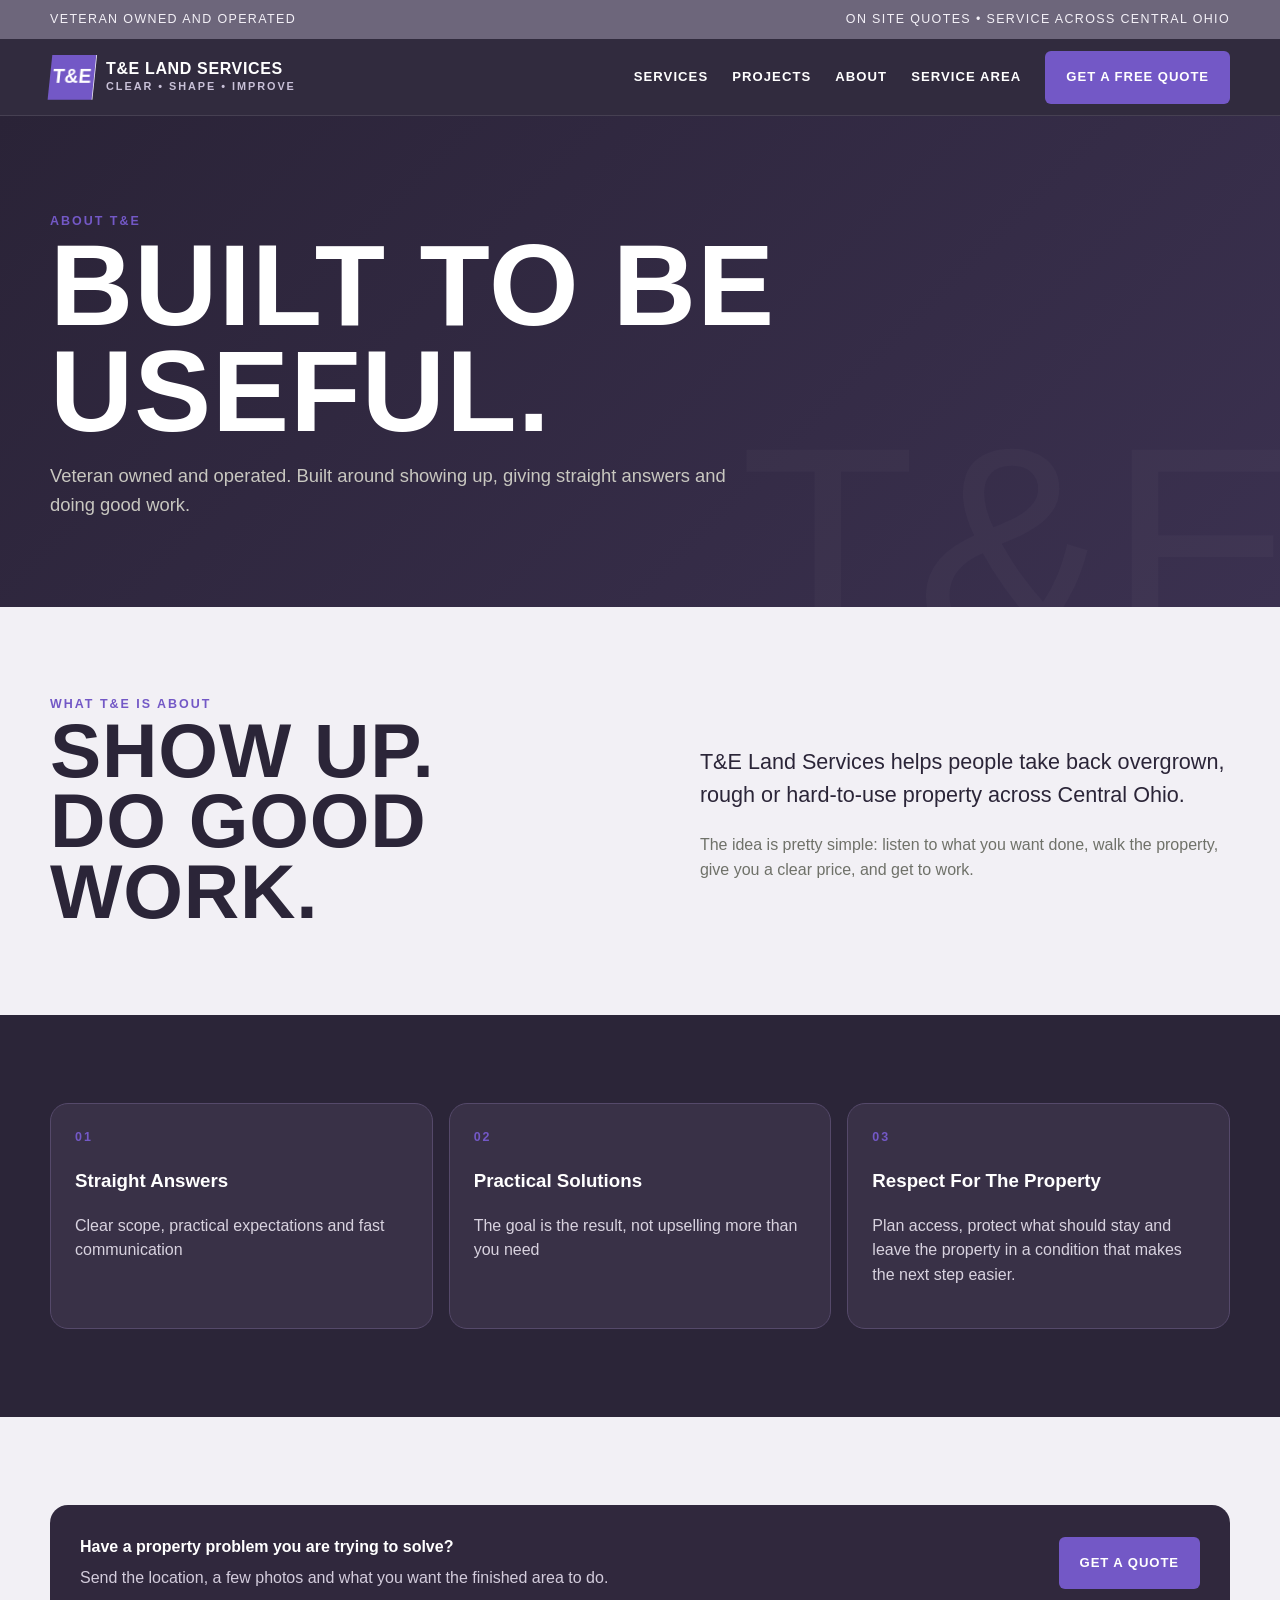
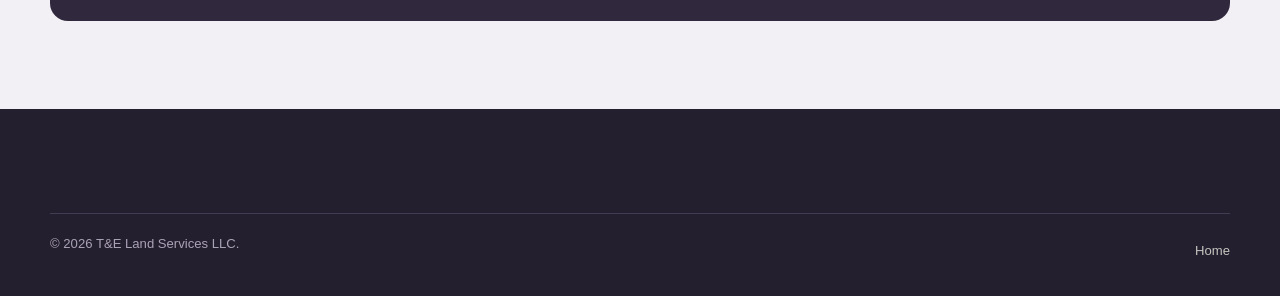
==== commit 5cb8076d: "Match About cards to new violet palette" ====
--- a/about.html
+++ b/about.html
@@ -1 +1 @@
-<!doctype html><html lang="en"><head><meta charset="utf-8"><meta name="viewport" content="width=device-width,initial-scale=1"><title>About T&E Land Services LLC | Central Ohio</title><meta name="description" content="T&E Land Services LLC is a veteran-owned Central Ohio land services company focused on capable equipment, clear communication and practical property improvement."><link rel="stylesheet" href="styles.css"></head><body><div class="topbar"><div class="container"><span>Veteran Owned and Operated</span><span>On Site Quotes • Service Across Central Ohio</span></div></div><header class="nav"><div class="container nav-inner"><a class="brand" href="index.html"><span class="brand-mark">T&E</span><span class="brand-copy"><strong>T&E LAND SERVICES</strong><span>Clear • Shape • Improve</span></span></a><nav class="nav-links" data-nav><a href="services.html">Services</a><a href="projects.html">Projects</a><a href="about.html">About</a><a href="service-area.html">Service Area</a><a class="btn btn-orange" href="quote.html">Get a Free Quote</a></nav><button class="menu-btn" data-menu>Menu</button></div></header><main><section class="page-hero"><div class="container"><div class="eyebrow">About T&E</div><h1 class="display h1">Built To Be<br>Useful.</h1><p>Veteran owned and operated. Built around showing up, giving straight answers and doing good work.</p></div></section><section class="section"><div class="container split"><div><div class="eyebrow">What T&E is about</div><h2 class="display h2">Show Up.<br>Do Good Work.</h2></div><div><p class="lead">T&E Land Services helps people take back overgrown, rough or hard-to-use property across Central Ohio.</p><p class="muted">The idea is pretty simple: listen to what you want done, walk the property, give you a clear price, and get to work.</p></div></div></section><section class="section section-dark"><div class="container"><div class="mini-grid"><div class="mini" style="background:#242820;border-color:#3b4036"><div class="eyebrow">01</div><h3>Straight Answers</h3><p class="white-muted">Clear scope, practical expectations and fast communication</p></div><div class="mini" style="background:#242820;border-color:#3b4036"><div class="eyebrow">02</div><h3>Practical Solutions</h3><p class="white-muted">The goal is the result, not upselling more than you need</p></div><div class="mini" style="background:#242820;border-color:#3b4036"><div class="eyebrow">03</div><h3>Respect For The Property</h3><p class="white-muted">Plan access, protect what should stay and leave the property in a condition that makes the next step easier.</p></div></div></div></section><section class="section"><div class="container quote-strip"><div><strong>Have a property problem you are trying to solve?</strong><p>Send the location, a few photos and what you want the finished area to do.</p></div><a class="btn btn-orange" href="quote.html">Get a Quote</a></div></section></main><footer class="footer"><div class="container"><div class="footer-bottom"><span>© <span data-year></span> T&E Land Services LLC.</span><span><a href="index.html">Home</a></span></div></div></footer><script src="script.js"></script></body></html>+<!doctype html><html lang="en"><head><meta charset="utf-8"><meta name="viewport" content="width=device-width,initial-scale=1"><title>About T&E Land Services LLC | Central Ohio</title><meta name="description" content="T&E Land Services LLC is a veteran-owned Central Ohio land services company focused on capable equipment, clear communication and practical property improvement."><link rel="stylesheet" href="styles.css"></head><body><div class="topbar"><div class="container"><span>Veteran Owned and Operated</span><span>On Site Quotes • Service Across Central Ohio</span></div></div><header class="nav"><div class="container nav-inner"><a class="brand" href="index.html"><span class="brand-mark">T&E</span><span class="brand-copy"><strong>T&E LAND SERVICES</strong><span>Clear • Shape • Improve</span></span></a><nav class="nav-links" data-nav><a href="services.html">Services</a><a href="projects.html">Projects</a><a href="about.html">About</a><a href="service-area.html">Service Area</a><a class="btn btn-orange" href="quote.html">Get a Free Quote</a></nav><button class="menu-btn" data-menu>Menu</button></div></header><main><section class="page-hero"><div class="container"><div class="eyebrow">About T&E</div><h1 class="display h1">Built To Be<br>Useful.</h1><p>Veteran owned and operated. Built around showing up, giving straight answers and doing good work.</p></div></section><section class="section"><div class="container split"><div><div class="eyebrow">What T&E is about</div><h2 class="display h2">Show Up.<br>Do Good Work.</h2></div><div><p class="lead">T&E Land Services helps people take back overgrown, rough or hard-to-use property across Central Ohio.</p><p class="muted">The idea is pretty simple: listen to what you want done, walk the property, give you a clear price, and get to work.</p></div></div></section><section class="section section-dark"><div class="container"><div class="mini-grid"><div class="mini" style="background:#393147;border-color:#55496a"><div class="eyebrow">01</div><h3>Straight Answers</h3><p class="white-muted">Clear scope, practical expectations and fast communication</p></div><div class="mini" style="background:#393147;border-color:#55496a"><div class="eyebrow">02</div><h3>Practical Solutions</h3><p class="white-muted">The goal is the result, not upselling more than you need</p></div><div class="mini" style="background:#393147;border-color:#55496a"><div class="eyebrow">03</div><h3>Respect For The Property</h3><p class="white-muted">Plan access, protect what should stay and leave the property in a condition that makes the next step easier.</p></div></div></div></section><section class="section"><div class="container quote-strip"><div><strong>Have a property problem you are trying to solve?</strong><p>Send the location, a few photos and what you want the finished area to do.</p></div><a class="btn btn-orange" href="quote.html">Get a Quote</a></div></section></main><footer class="footer"><div class="container"><div class="footer-bottom"><span>© <span data-year></span> T&E Land Services LLC.</span><span><a href="index.html">Home</a></span></div></div></footer><script src="script.js"></script></body></html>
--- a/styles.css
+++ b/styles.css
@@ -1,10 +1,11 @@
 :root{
-  --ink:#11130f;--ink-2:#1a1d17;--panel:#20241d;--cream:#f2efe6;--paper:#faf8f2;
-  --muted:#aaa99f;--line:#d8d2c5;--orange:#6f4aa8;--orange-dark:#56357f;--green:#68715d;--purple:#6f4aa8;--purple-light:#a889d4;
-  --max:1180px;--radius:18px;--shadow:0 20px 60px rgba(0,0,0,.16);
+  --ink:#2b2538;--ink-2:#332c43;--panel:#3d354f;--cream:#e8e4ef;--paper:#f2f0f5;
+  --muted:#a9a3b2;--line:#d4cedd;--orange:#7358c6;--orange-dark:#5d45aa;--green:#777083;
+  --purple:#7358c6;--purple-light:#aa97e7;--lavender:#d9d1e8;--plum:#292235;
+  --max:1180px;--radius:18px;--shadow:0 22px 64px rgba(42,34,54,.22);
 }
 *{box-sizing:border-box}html{scroll-behavior:smooth}body{margin:0;font-family:Arial,Helvetica,sans-serif;background:var(--paper);color:var(--ink);line-height:1.55}img{max-width:100%;display:block}a{color:inherit;text-decoration:none}button,input,select,textarea{font:inherit}
-.container{width:min(var(--max),calc(100% - 40px));margin:auto}.eyebrow{font-size:.78rem;letter-spacing:.16em;text-transform:uppercase;font-weight:800;color:var(--orange)}.kicker{font-size:.95rem;color:#d9d7cf}.section{padding:88px 0}.section-tight{padding:56px 0}.section-dark{background:var(--ink);color:white}.section-panel{background:var(--ink-2);color:white}.muted{color:#6f7169}.white-muted{color:#c9c8c1}.display{font-family:Impact,"Arial Narrow Bold",Arial,sans-serif;text-transform:uppercase;letter-spacing:.01em;line-height:.92;margin:0}.h1{font-size:clamp(3.9rem,9vw,8rem)}.h2{font-size:clamp(2.7rem,6vw,5.2rem)}.h3{font-size:clamp(1.6rem,3vw,2.35rem)}p.lead{font-size:clamp(1.05rem,2vw,1.35rem);max-width:720px}.topbar{background:#090a08;color:#dad8d0;font-size:.78rem;text-transform:uppercase;letter-spacing:.11em}.topbar .container{display:flex;justify-content:space-between;gap:20px;padding:10px 0}.nav{position:sticky;top:0;z-index:50;background:rgba(17,19,15,.96);backdrop-filter:blur(8px);color:white;border-bottom:1px solid rgba(255,255,255,.08)}.nav-inner{height:76px;display:flex;align-items:center;justify-content:space-between;gap:28px}.brand{display:flex;align-items:center;gap:12px;font-weight:900}.brand-mark{width:44px;height:44px;display:grid;place-items:center;background:var(--orange);color:#fff;font-family:Impact,Arial,sans-serif;font-size:1.2rem;transform:skew(-6deg)}.brand-copy{line-height:1}.brand-copy strong{display:block;letter-spacing:.04em}.brand-copy span{font-size:.68rem;color:#aaa99f;letter-spacing:.18em;text-transform:uppercase}.nav-links{display:flex;align-items:center;gap:24px;font-size:.82rem;text-transform:uppercase;letter-spacing:.08em;font-weight:700}.nav-links a:hover{color:var(--orange)}.menu-btn{display:none;background:none;border:1px solid #555;color:white;padding:9px 12px;border-radius:8px}.btn{min-height:48px;display:inline-flex;align-items:center;justify-content:center;gap:10px;padding:15px 20px;border-radius:6px;border:1px solid transparent;font-weight:900;text-transform:uppercase;letter-spacing:.07em;font-size:.82rem;transition:.2s ease;cursor:pointer}.btn-orange{background:var(--orange);color:#fff}.btn-orange:hover{background:#825db8;transform:translateY(-1px)}.btn-outline{border-color:rgba(255,255,255,.38);color:white;background:transparent}.btn-outline:hover{border-color:white}.btn-dark{background:var(--ink);color:white}.btn-dark:hover{background:#292d24}.hero{min-height:760px;color:white;position:relative;display:flex;align-items:end;overflow:hidden;background:#12140f}.hero::before{content:"";position:absolute;inset:0;background-image:linear-gradient(90deg,rgba(9,10,8,.94) 0%,rgba(9,10,8,.78) 42%,rgba(9,10,8,.34) 72%,rgba(9,10,8,.58) 100%),url("https://live.staticflickr.com/65535/52504561211_f1aa1f5d18.jpg");background-size:cover;background-position:center 48%}.hero::after{content:"";position:absolute;inset:0;background-image:repeating-linear-gradient(120deg,transparent 0 72px,rgba(255,255,255,.025) 72px 73px)}.hero-inner{position:relative;z-index:2;padding:118px 0 84px}.hero .h1{max-width:950px}.hero-copy{max-width:680px;margin:24px 0 30px;font-size:1.2rem;color:#deddd6}.actions{display:flex;flex-wrap:wrap;gap:12px}.trust-row{display:flex;flex-wrap:wrap;gap:10px;margin-top:36px}.trust-pill{border:1px solid rgba(255,255,255,.2);padding:9px 12px;border-radius:999px;font-size:.74rem;text-transform:uppercase;letter-spacing:.08em;color:#d5d4cf;background:rgba(0,0,0,.24)}.split{display:grid;grid-template-columns:1.05fr .95fr;gap:64px;align-items:center}.problem-list{display:grid;gap:12px}.problem{display:flex;gap:14px;padding:17px 0;border-bottom:1px solid var(--line)}.problem b{min-width:28px;color:var(--orange)}.service-grid{display:grid;grid-template-columns:repeat(3,1fr);gap:14px;margin-top:36px}.service-card{min-height:260px;background:#f1eee5;border:1px solid #dcd6ca;border-radius:var(--radius);padding:28px;display:flex;flex-direction:column;justify-content:space-between;transition:.2s ease}.service-card:hover{transform:translateY(-4px);box-shadow:var(--shadow);border-color:#c9c1b2}.service-icon{font-size:1.7rem}.service-card h3{margin:30px 0 8px;font-size:1.35rem}.service-card p{color:#65675f;margin:0}.service-link{margin-top:22px;font-weight:900;text-transform:uppercase;letter-spacing:.08em;font-size:.75rem}.service-link span{color:var(--orange)}.stat-band{background:var(--orange);color:#fff}.stat-grid{display:grid;grid-template-columns:repeat(4,1fr)}.stat{padding:30px;border-right:1px solid rgba(255,255,255,.22)}.stat:last-child{border:0}.stat strong{display:block;font-family:Impact,Arial,sans-serif;font-size:2rem;text-transform:uppercase}.stat span{font-size:.76rem;text-transform:uppercase;letter-spacing:.1em;font-weight:800}.process{display:grid;grid-template-columns:repeat(3,1fr);gap:2px;margin-top:34px}.step{background:#242820;padding:34px;min-height:245px}.step-num{font-family:Impact,Arial,sans-serif;font-size:4rem;color:var(--orange);line-height:1}.step h3{margin:24px 0 8px}.project-frame{border-radius:var(--radius);overflow:hidden;background:#2a2f26;min-height:440px;position:relative;display:flex;align-items:end;background-image:linear-gradient(0deg,rgba(10,12,9,.9),rgba(10,12,9,.08)),url("https://live.staticflickr.com/65535/52505037595_1342ed9fd7.jpg");background-size:cover;background-position:center}.project-caption{padding:34px;color:white}.project-caption p{max-width:520px;color:#d4d3cd}.cta{background:var(--orange);padding:74px 0;color:#fff}.cta-inner{display:flex;justify-content:space-between;align-items:center;gap:34px}.cta .display{max-width:750px}.cta .eyebrow{color:#fff!important}.faq{border-top:1px solid var(--line)}.faq-item{border-bottom:1px solid var(--line)}.faq-btn{width:100%;display:flex;justify-content:space-between;gap:20px;text-align:left;padding:22px 0;background:none;border:0;font-weight:900;cursor:pointer}.faq-panel{display:none;padding:0 0 24px;color:#63665e;max-width:850px}.faq-item.open .faq-panel{display:block}.footer{background:#090a08;color:white;padding:58px 0 28px}.footer-grid{display:grid;grid-template-columns:1.2fr .8fr .8fr;gap:50px}.footer h4{margin:0 0 14px;text-transform:uppercase;letter-spacing:.08em}.footer a{display:block;color:#c6c5bf;margin:7px 0}.footer a:hover{color:var(--orange)}.footer-bottom{margin-top:46px;padding-top:20px;border-top:1px solid #292b27;color:#83847e;font-size:.82rem;display:flex;justify-content:space-between;gap:20px}.page-hero{background:var(--ink);color:white;padding:96px 0 70px;position:relative;overflow:hidden}.page-hero::after{content:"T&E";position:absolute;right:-20px;bottom:-85px;font-family:Impact,Arial,sans-serif;font-size:18rem;color:rgba(255,255,255,.025);line-height:1}.page-hero p{max-width:720px;color:#c8c7c0;font-size:1.15rem}.two-col{display:grid;grid-template-columns:1fr 1fr;gap:52px}.feature-list{display:grid;grid-template-columns:1fr 1fr;gap:12px}.feature{padding:18px;border:1px solid var(--line);border-radius:12px;background:#fff}.feature strong{display:block;margin-bottom:5px}.callout{padding:28px;border-left:5px solid var(--orange);background:#efeade}.quote-layout{display:grid;grid-template-columns:.75fr 1.25fr;gap:48px}.form-card{background:white;border:1px solid var(--line);border-radius:var(--radius);padding:30px;box-shadow:0 20px 50px rgba(0,0,0,.07)}.form-grid{display:grid;grid-template-columns:1fr 1fr;gap:16px}.field{display:grid;gap:7px}.field.full{grid-column:1/-1}.field label{font-size:.78rem;text-transform:uppercase;letter-spacing:.08em;font-weight:900}.field input,.field select,.field textarea{width:100%;min-height:48px;padding:14px;font-size:16px;border:1px solid #cbc5b9;border-radius:8px;background:#fff}.field textarea{min-height:140px;resize:vertical}.notice{display:none;margin-top:16px;padding:14px;border-radius:8px;background:#fff3e9;border:1px solid #f5c9aa;color:#8a3d12}.area-box{padding:30px;border-radius:var(--radius);background:var(--ink);color:white}.tag-cloud{display:flex;flex-wrap:wrap;gap:10px;margin-top:18px}.tag{border:1px solid #474b42;border-radius:999px;padding:9px 13px;color:#d7d5ce}.gallery-grid{display:grid;grid-template-columns:repeat(3,1fr);gap:14px}.gallery-placeholder{aspect-ratio:4/3;border-radius:var(--radius);background:linear-gradient(145deg,#242820,#343a2e);padding:24px;color:white;display:flex;flex-direction:column;justify-content:end}.gallery-placeholder small{text-transform:uppercase;letter-spacing:.1em;color:var(--orange);font-weight:900}.gallery-placeholder strong{font-size:1.3rem}.mini-grid{display:grid;grid-template-columns:repeat(3,1fr);gap:16px}.mini{padding:24px;border:1px solid var(--line);border-radius:var(--radius);background:white}.quote-strip{display:grid;grid-template-columns:1fr auto;gap:20px;align-items:center;background:#171a15;color:white;padding:30px;border-radius:var(--radius)}.quote-strip p{margin:6px 0 0;color:#bcbdb6}
+.container{width:min(var(--max),calc(100% - 40px));margin:auto}.eyebrow{font-size:.78rem;letter-spacing:.16em;text-transform:uppercase;font-weight:800;color:var(--orange)}.kicker{font-size:.95rem;color:#d9d7cf}.section{padding:88px 0}.section-tight{padding:56px 0}.section-dark{background:var(--ink);color:white}.section-panel{background:var(--ink-2);color:white}.muted{color:#6f7169}.white-muted{color:#d8d2df}.display{font-family:Impact,"Arial Narrow Bold",Arial,sans-serif;text-transform:uppercase;letter-spacing:.01em;line-height:.92;margin:0}.h1{font-size:clamp(3.9rem,9vw,8rem)}.h2{font-size:clamp(2.7rem,6vw,5.2rem)}.h3{font-size:clamp(1.6rem,3vw,2.35rem)}p.lead{font-size:clamp(1.05rem,2vw,1.35rem);max-width:720px}.topbar{background:#6d667b;color:#f3f0f7;font-size:.78rem;text-transform:uppercase;letter-spacing:.11em}.topbar .container{display:flex;justify-content:space-between;gap:20px;padding:10px 0}.nav{position:sticky;top:0;z-index:50;background:rgba(43,37,56,.97);backdrop-filter:blur(8px);color:white;border-bottom:1px solid rgba(255,255,255,.10)}.nav-inner{height:76px;display:flex;align-items:center;justify-content:space-between;gap:28px}.brand{display:flex;align-items:center;gap:12px;font-weight:900}.brand-mark{width:44px;height:44px;display:grid;place-items:center;background:var(--orange);color:#fff;font-family:Impact,Arial,sans-serif;font-size:1.2rem;transform:skew(-6deg)}.brand-copy{line-height:1}.brand-copy strong{display:block;letter-spacing:.04em}.brand-copy span{font-size:.68rem;color:#c9c1d8;letter-spacing:.18em;text-transform:uppercase}.nav-links{display:flex;align-items:center;gap:24px;font-size:.82rem;text-transform:uppercase;letter-spacing:.08em;font-weight:700}.nav-links a:hover{color:var(--orange)}.menu-btn{display:none;background:none;border:1px solid #756b88;color:white;padding:9px 12px;border-radius:8px}.btn{min-height:48px;display:inline-flex;align-items:center;justify-content:center;gap:10px;padding:15px 20px;border-radius:6px;border:1px solid transparent;font-weight:900;text-transform:uppercase;letter-spacing:.07em;font-size:.82rem;transition:.2s ease;cursor:pointer}.btn-orange{background:var(--orange);color:#fff}.btn-orange:hover{background:#876bd1;transform:translateY(-1px)}.btn-outline{border-color:rgba(255,255,255,.38);color:white;background:transparent}.btn-outline:hover{border-color:var(--purple-light);background:rgba(115,88,198,.12)}.btn-dark{background:var(--plum);color:white}.btn-dark:hover{background:#3a304a}.hero{min-height:760px;color:white;position:relative;display:flex;align-items:end;overflow:hidden;background:#292235}.hero::before{content:"";position:absolute;inset:0;background-image:linear-gradient(90deg,rgba(38,31,50,.95) 0%,rgba(38,31,50,.80) 42%,rgba(38,31,50,.38) 72%,rgba(38,31,50,.62) 100%),url("https://live.staticflickr.com/65535/52504561211_f1aa1f5d18.jpg");background-size:cover;background-position:center 48%}.hero::after{content:"";position:absolute;inset:0;background-image:repeating-linear-gradient(120deg,transparent 0 72px,rgba(255,255,255,.025) 72px 73px)}.hero-inner{position:relative;z-index:2;padding:118px 0 84px}.hero .h1{max-width:950px}.hero-copy{max-width:680px;margin:24px 0 30px;font-size:1.2rem;color:#eeeaf4}.actions{display:flex;flex-wrap:wrap;gap:12px}.trust-row{display:flex;flex-wrap:wrap;gap:10px;margin-top:36px}.trust-pill{border:1px solid rgba(255,255,255,.2);padding:9px 12px;border-radius:999px;font-size:.74rem;text-transform:uppercase;letter-spacing:.08em;color:#eee9f5;background:rgba(50,40,66,.44)}.split{display:grid;grid-template-columns:1.05fr .95fr;gap:64px;align-items:center}.problem-list{display:grid;gap:12px}.problem{display:flex;gap:14px;padding:17px 0;border-bottom:1px solid var(--line)}.problem b{min-width:28px;color:var(--orange)}.service-grid{display:grid;grid-template-columns:repeat(3,1fr);gap:14px;margin-top:36px}.service-card{min-height:260px;background:#ebe7f1;border:1px solid #d6cfdf;border-radius:var(--radius);padding:28px;display:flex;flex-direction:column;justify-content:space-between;transition:.2s ease}.service-card:hover{transform:translateY(-4px);box-shadow:var(--shadow);border-color:#aa97e7;background:#f0ecf5}.service-icon{font-size:1.7rem}.service-card h3{margin:30px 0 8px;font-size:1.35rem}.service-card p{color:#625b6b;margin:0}.service-link{margin-top:22px;font-weight:900;text-transform:uppercase;letter-spacing:.08em;font-size:.75rem}.service-link span{color:var(--orange)}.stat-band{background:linear-gradient(90deg,#5b477a,#7358c6);color:#fff}.stat-grid{display:grid;grid-template-columns:repeat(4,1fr)}.stat{padding:30px;border-right:1px solid rgba(255,255,255,.22)}.stat:last-child{border:0}.stat strong{display:block;font-family:Impact,Arial,sans-serif;font-size:2rem;text-transform:uppercase}.stat span{font-size:.76rem;text-transform:uppercase;letter-spacing:.1em;font-weight:800}.process{display:grid;grid-template-columns:repeat(3,1fr);gap:2px;margin-top:34px}.step{background:#393147;padding:34px;min-height:245px}.step-num{font-family:Impact,Arial,sans-serif;font-size:4rem;color:var(--orange);line-height:1}.step h3{margin:24px 0 8px}.project-frame{border-radius:var(--radius);overflow:hidden;background:#332b42;min-height:440px;position:relative;display:flex;align-items:end;background-image:linear-gradient(0deg,rgba(38,31,50,.92),rgba(38,31,50,.12)),url("https://live.staticflickr.com/65535/52505037595_1342ed9fd7.jpg");background-size:cover;background-position:center}.project-caption{padding:34px;color:white}.project-caption p{max-width:520px;color:#e2ddeb}.cta{background:linear-gradient(110deg,#5c457f,#7a5fd0);padding:74px 0;color:#fff}.cta-inner{display:flex;justify-content:space-between;align-items:center;gap:34px}.cta .display{max-width:750px}.cta .eyebrow{color:#fff!important}.faq{border-top:1px solid var(--line)}.faq-item{border-bottom:1px solid var(--line)}.faq-btn{width:100%;display:flex;justify-content:space-between;gap:20px;text-align:left;padding:22px 0;background:none;border:0;font-weight:900;cursor:pointer}.faq-panel{display:none;padding:0 0 24px;color:#655e6e;max-width:850px}.faq-item.open .faq-panel{display:block}.footer{background:#241f2f;color:white;padding:58px 0 28px}.footer-grid{display:grid;grid-template-columns:1.2fr .8fr .8fr;gap:50px}.footer h4{margin:0 0 14px;text-transform:uppercase;letter-spacing:.08em}.footer a{display:block;color:#c6c5bf;margin:7px 0}.footer a:hover{color:var(--orange)}.footer-bottom{margin-top:46px;padding-top:20px;border-top:1px solid #433b52;color:#aaa2b6;font-size:.82rem;display:flex;justify-content:space-between;gap:20px}.page-hero{background:linear-gradient(135deg,#2a2337 0%,#3b3150 100%);color:white;padding:96px 0 70px;position:relative;overflow:hidden}.page-hero::after{content:"T&E";position:absolute;right:-20px;bottom:-85px;font-family:Impact,Arial,sans-serif;font-size:18rem;color:rgba(255,255,255,.025);line-height:1}.page-hero p{max-width:720px;color:#c8c7c0;font-size:1.15rem}.two-col{display:grid;grid-template-columns:1fr 1fr;gap:52px}.feature-list{display:grid;grid-template-columns:1fr 1fr;gap:12px}.feature{padding:18px;border:1px solid var(--line);border-radius:12px;background:#fff}.feature strong{display:block;margin-bottom:5px}.callout{padding:28px;border-left:5px solid var(--orange);background:#e9e3f0}.quote-layout{display:grid;grid-template-columns:.75fr 1.25fr;gap:48px}.form-card{background:#f8f6fa;border:1px solid var(--line);border-radius:var(--radius);padding:30px;box-shadow:0 20px 50px rgba(0,0,0,.07)}.form-grid{display:grid;grid-template-columns:1fr 1fr;gap:16px}.field{display:grid;gap:7px}.field.full{grid-column:1/-1}.field label{font-size:.78rem;text-transform:uppercase;letter-spacing:.08em;font-weight:900}.field input,.field select,.field textarea{width:100%;min-height:48px;padding:14px;font-size:16px;border:1px solid #c7bfd2;border-radius:8px;background:#fff;color:#2b2538}.field textarea{min-height:140px;resize:vertical}.notice{display:none;margin-top:16px;padding:14px;border-radius:8px;background:#eee8f8;border:1px solid #c7b8e8;color:#4d3a77}.area-box{padding:30px;border-radius:var(--radius);background:linear-gradient(145deg,#2d263a,#403552);color:white;box-shadow:var(--shadow)}.tag-cloud{display:flex;flex-wrap:wrap;gap:10px;margin-top:18px}.tag{border:1px solid #655a78;border-radius:999px;padding:9px 13px;color:#ddd6e8}.gallery-grid{display:grid;grid-template-columns:repeat(3,1fr);gap:14px}.gallery-placeholder{aspect-ratio:4/3;border-radius:var(--radius);background:linear-gradient(145deg,#30283d,#4a3d60);padding:24px;color:white;display:flex;flex-direction:column;justify-content:end}.gallery-placeholder small{text-transform:uppercase;letter-spacing:.1em;color:var(--orange);font-weight:900}.gallery-placeholder strong{font-size:1.3rem}.mini-grid{display:grid;grid-template-columns:repeat(3,1fr);gap:16px}.mini{padding:24px;border:1px solid var(--line);border-radius:var(--radius);background:white}.quote-strip{display:grid;grid-template-columns:1fr auto;gap:20px;align-items:center;background:#30283d;color:white;padding:30px;border-radius:var(--radius)}.quote-strip p{margin:6px 0 0;color:#d3ccdc}
 @media(max-width:900px){.nav-links{display:none;position:absolute;top:76px;left:0;right:0;background:#11130f;padding:22px;flex-direction:column;align-items:flex-start;border-top:1px solid #30322e}.nav-links.open{display:flex}.menu-btn{display:block}.split,.two-col,.quote-layout{grid-template-columns:1fr}.service-grid,.gallery-grid,.mini-grid{grid-template-columns:1fr 1fr}.process{grid-template-columns:1fr}.stat-grid{grid-template-columns:1fr 1fr}.cta-inner{align-items:flex-start;flex-direction:column}.footer-grid{grid-template-columns:1fr 1fr}.hero{min-height:680px}.hero-inner{padding-top:92px}.h1{font-size:clamp(3.3rem,15vw,6rem)}}@media(max-width:620px){.container{width:min(var(--max),calc(100% - 28px))}.section{padding:64px 0}.topbar .container{justify-content:center}.topbar span:last-child{display:none}.brand-copy span{display:none}.service-grid,.gallery-grid,.mini-grid,.feature-list,.form-grid,.footer-grid{grid-template-columns:1fr}.stat-grid{grid-template-columns:1fr 1fr}.stat{padding:20px}.footer-bottom{flex-direction:column}.page-hero{padding:74px 0 56px}.hero-copy{font-size:1.06rem}.btn{width:100%}.quote-strip{grid-template-columns:1fr}.quote-strip .btn{width:100%}}
 
 :focus-visible{outline:3px solid var(--purple-light);outline-offset:3px}.nav-links a{min-height:44px;display:flex;align-items:center}.faq-btn{min-height:54px;font-size:1rem}.hero-copy{line-height:1.65}.service-card h3{line-height:1.15}
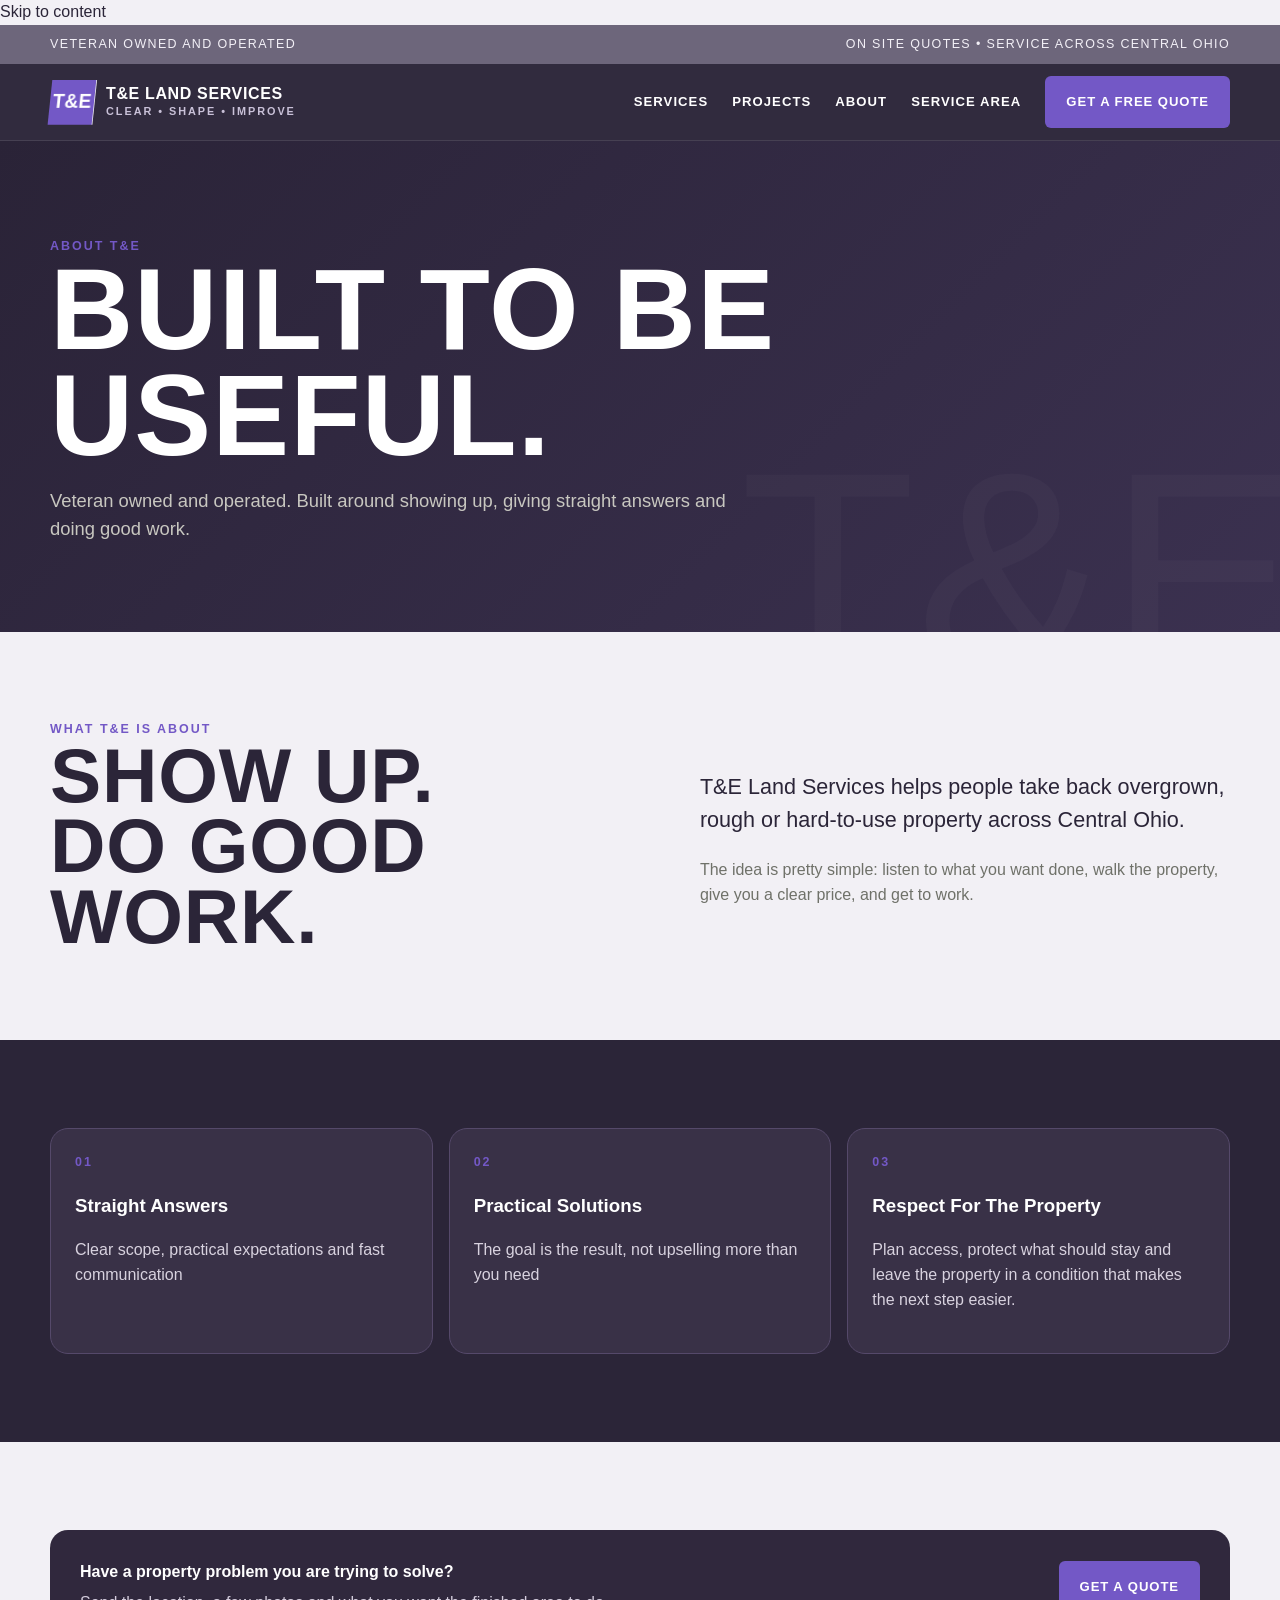
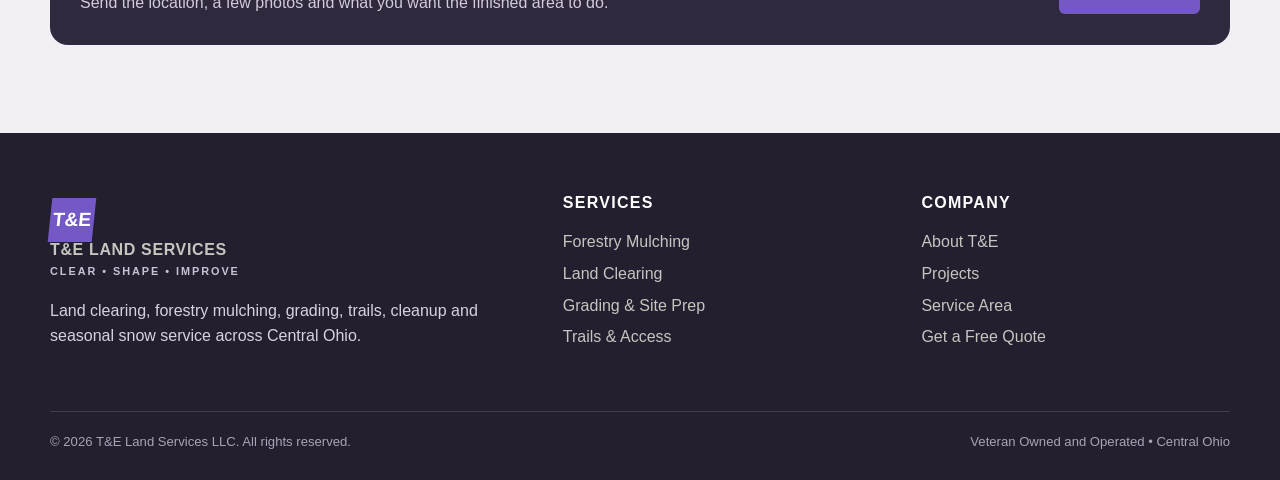
==== commit 915485f9: "Polish site for family preview" ====
--- a/about.html
+++ b/about.html
@@ -1 +1 @@
-<!doctype html><html lang="en"><head><meta charset="utf-8"><meta name="viewport" content="width=device-width,initial-scale=1"><title>About T&E Land Services LLC | Central Ohio</title><meta name="description" content="T&E Land Services LLC is a veteran-owned Central Ohio land services company focused on capable equipment, clear communication and practical property improvement."><link rel="stylesheet" href="styles.css"></head><body><div class="topbar"><div class="container"><span>Veteran Owned and Operated</span><span>On Site Quotes • Service Across Central Ohio</span></div></div><header class="nav"><div class="container nav-inner"><a class="brand" href="index.html"><span class="brand-mark">T&E</span><span class="brand-copy"><strong>T&E LAND SERVICES</strong><span>Clear • Shape • Improve</span></span></a><nav class="nav-links" data-nav><a href="services.html">Services</a><a href="projects.html">Projects</a><a href="about.html">About</a><a href="service-area.html">Service Area</a><a class="btn btn-orange" href="quote.html">Get a Free Quote</a></nav><button class="menu-btn" data-menu>Menu</button></div></header><main><section class="page-hero"><div class="container"><div class="eyebrow">About T&E</div><h1 class="display h1">Built To Be<br>Useful.</h1><p>Veteran owned and operated. Built around showing up, giving straight answers and doing good work.</p></div></section><section class="section"><div class="container split"><div><div class="eyebrow">What T&E is about</div><h2 class="display h2">Show Up.<br>Do Good Work.</h2></div><div><p class="lead">T&E Land Services helps people take back overgrown, rough or hard-to-use property across Central Ohio.</p><p class="muted">The idea is pretty simple: listen to what you want done, walk the property, give you a clear price, and get to work.</p></div></div></section><section class="section section-dark"><div class="container"><div class="mini-grid"><div class="mini" style="background:#393147;border-color:#55496a"><div class="eyebrow">01</div><h3>Straight Answers</h3><p class="white-muted">Clear scope, practical expectations and fast communication</p></div><div class="mini" style="background:#393147;border-color:#55496a"><div class="eyebrow">02</div><h3>Practical Solutions</h3><p class="white-muted">The goal is the result, not upselling more than you need</p></div><div class="mini" style="background:#393147;border-color:#55496a"><div class="eyebrow">03</div><h3>Respect For The Property</h3><p class="white-muted">Plan access, protect what should stay and leave the property in a condition that makes the next step easier.</p></div></div></div></section><section class="section"><div class="container quote-strip"><div><strong>Have a property problem you are trying to solve?</strong><p>Send the location, a few photos and what you want the finished area to do.</p></div><a class="btn btn-orange" href="quote.html">Get a Quote</a></div></section></main><footer class="footer"><div class="container"><div class="footer-bottom"><span>© <span data-year></span> T&E Land Services LLC.</span><span><a href="index.html">Home</a></span></div></div></footer><script src="script.js"></script></body></html>+<!doctype html><html lang="en"><head><meta charset="utf-8"><meta name="viewport" content="width=device-width,initial-scale=1"><title>About T&E Land Services LLC | Central Ohio</title><meta name="description" content="T&E Land Services LLC is a veteran-owned Central Ohio land services company focused on capable equipment, clear communication and practical property improvement."><link rel="canonical" href="https://tyleralanis.github.io/te-land-services/about.html"><link rel="icon" type="image/svg+xml" href="favicon.svg"><meta name="theme-color" content="#2b2538"><meta property="og:type" content="website"><meta property="og:title" content="About T&E Land Services LLC | Central Ohio"><meta property="og:description" content="T&E Land Services LLC is a veteran-owned Central Ohio land services company focused on capable equipment, clear communication and practical property improvement."><meta property="og:url" content="https://tyleralanis.github.io/te-land-services/about.html"><meta property="og:site_name" content="T&E Land Services LLC"><meta name="twitter:card" content="summary"><meta name="twitter:title" content="About T&E Land Services LLC | Central Ohio"><meta name="twitter:description" content="T&E Land Services LLC is a veteran-owned Central Ohio land services company focused on capable equipment, clear communication and practical property improvement."><link rel="stylesheet" href="styles.css"></head><body><a class="skip-link" href="#main-content">Skip to content</a><div class="topbar"><div class="container"><span>Veteran Owned and Operated</span><span>On Site Quotes • Service Across Central Ohio</span></div></div><header class="nav"><div class="container nav-inner"><a class="brand" href="index.html"><span class="brand-mark">T&E</span><span class="brand-copy"><strong>T&E LAND SERVICES</strong><span>Clear • Shape • Improve</span></span></a><nav class="nav-links" data-nav><a href="services.html">Services</a><a href="projects.html">Projects</a><a href="about.html">About</a><a href="service-area.html">Service Area</a><a class="btn btn-orange" href="quote.html">Get a Free Quote</a></nav><button class="menu-btn" data-menu aria-label="Open navigation" aria-expanded="false">Menu</button></div></header><main id="main-content"><section class="page-hero"><div class="container"><div class="eyebrow">About T&E</div><h1 class="display h1">Built To Be<br>Useful.</h1><p>Veteran owned and operated. Built around showing up, giving straight answers and doing good work.</p></div></section><section class="section"><div class="container split"><div><div class="eyebrow">What T&E is about</div><h2 class="display h2">Show Up.<br>Do Good Work.</h2></div><div><p class="lead">T&E Land Services helps people take back overgrown, rough or hard-to-use property across Central Ohio.</p><p class="muted">The idea is pretty simple: listen to what you want done, walk the property, give you a clear price, and get to work.</p></div></div></section><section class="section section-dark"><div class="container"><div class="mini-grid"><div class="mini" style="background:#393147;border-color:#55496a"><div class="eyebrow">01</div><h3>Straight Answers</h3><p class="white-muted">Clear scope, practical expectations and fast communication</p></div><div class="mini" style="background:#393147;border-color:#55496a"><div class="eyebrow">02</div><h3>Practical Solutions</h3><p class="white-muted">The goal is the result, not upselling more than you need</p></div><div class="mini" style="background:#393147;border-color:#55496a"><div class="eyebrow">03</div><h3>Respect For The Property</h3><p class="white-muted">Plan access, protect what should stay and leave the property in a condition that makes the next step easier.</p></div></div></div></section><section class="section"><div class="container quote-strip"><div><strong>Have a property problem you are trying to solve?</strong><p>Send the location, a few photos and what you want the finished area to do.</p></div><a class="btn btn-orange" href="quote.html">Get a Quote</a></div></section></main><footer class="footer"><div class="container"><div class="footer-grid"><div><a class="brand" href="index.html"><span class="brand-mark">T&E</span><span class="brand-copy"><strong>T&E LAND SERVICES</strong><span>Clear • Shape • Improve</span></span></a><p class="white-muted">Land clearing, forestry mulching, grading, trails, cleanup and seasonal snow service across Central Ohio.</p></div><div><h4>Services</h4><a href="services.html#mulching">Forestry Mulching</a><a href="services.html#clearing">Land Clearing</a><a href="services.html#grading">Grading & Site Prep</a><a href="services.html#trails">Trails & Access</a></div><div><h4>Company</h4><a href="about.html">About T&E</a><a href="projects.html">Projects</a><a href="service-area.html">Service Area</a><a href="quote.html">Get a Free Quote</a></div></div><div class="footer-bottom"><span>© <span data-year></span> T&E Land Services LLC. All rights reserved.</span><span>Veteran Owned and Operated • Central Ohio</span></div></div></footer><script src="script.js"></script></body></html>
